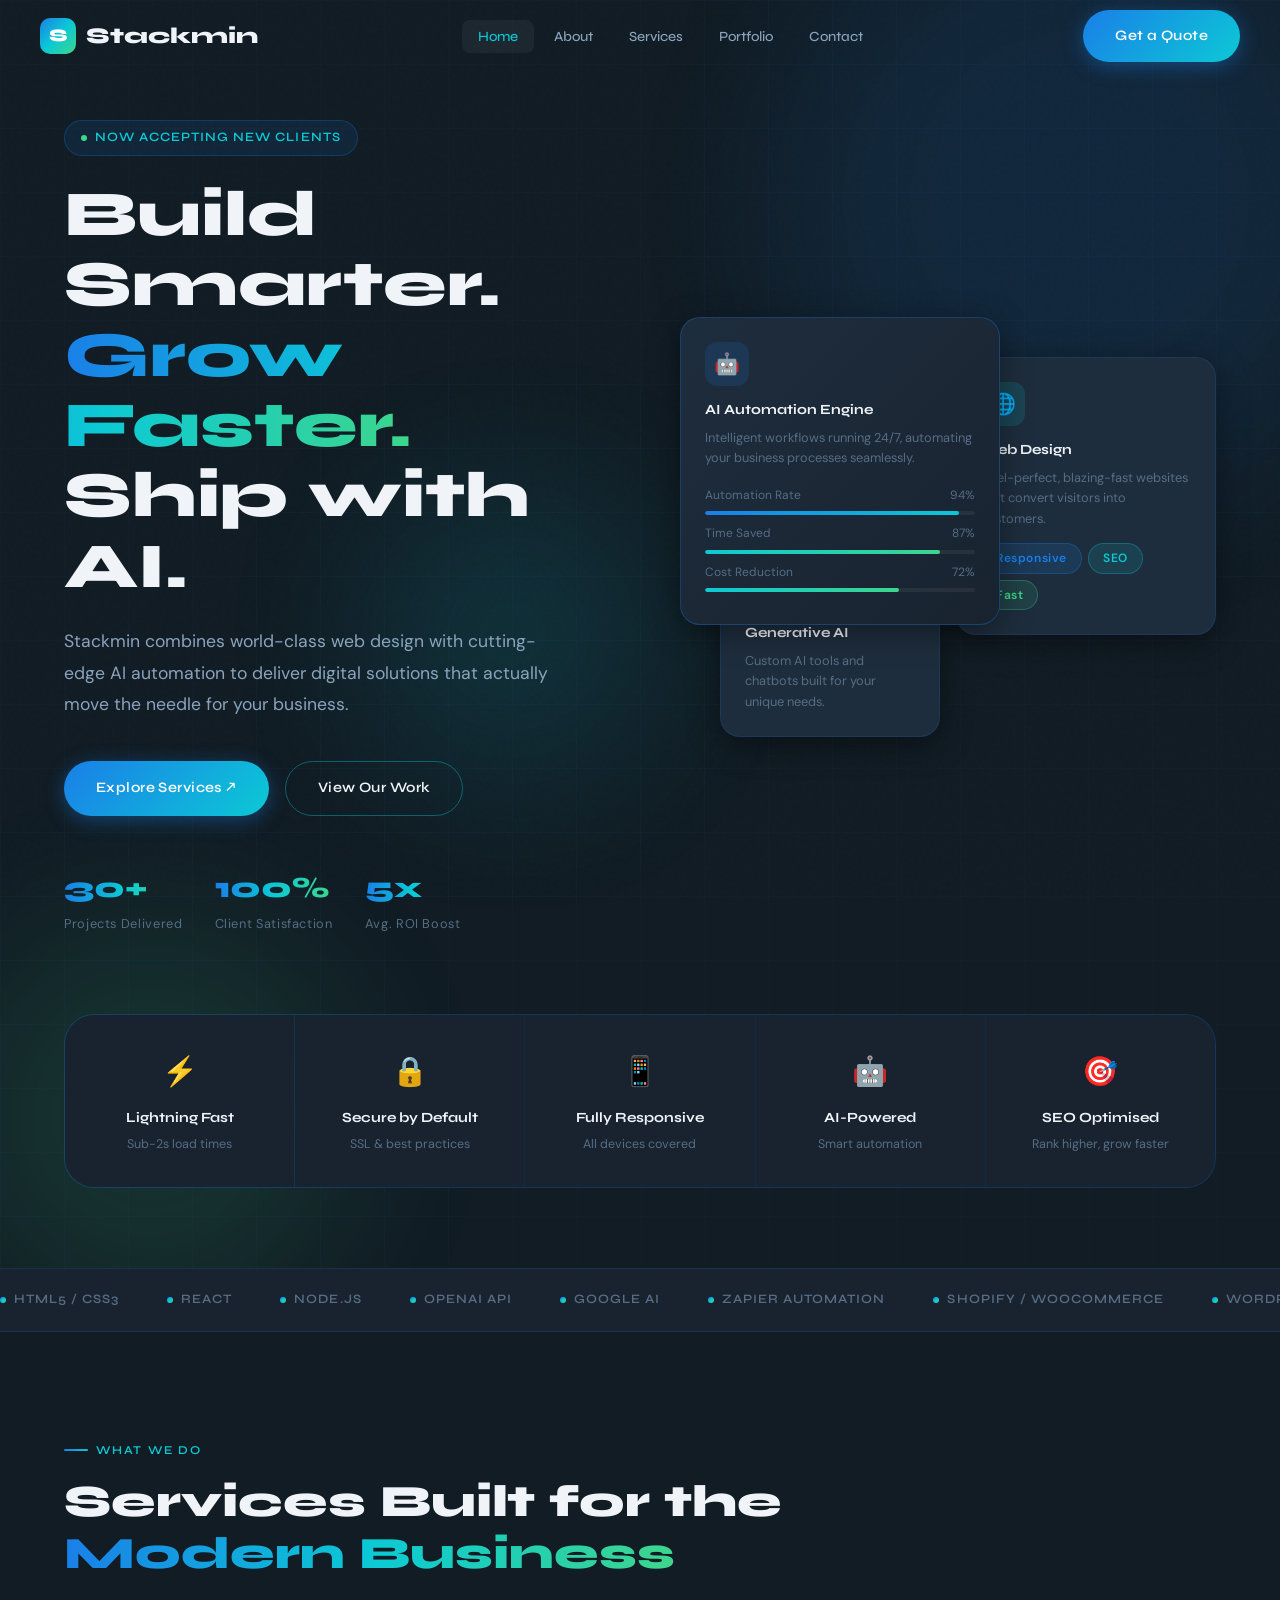
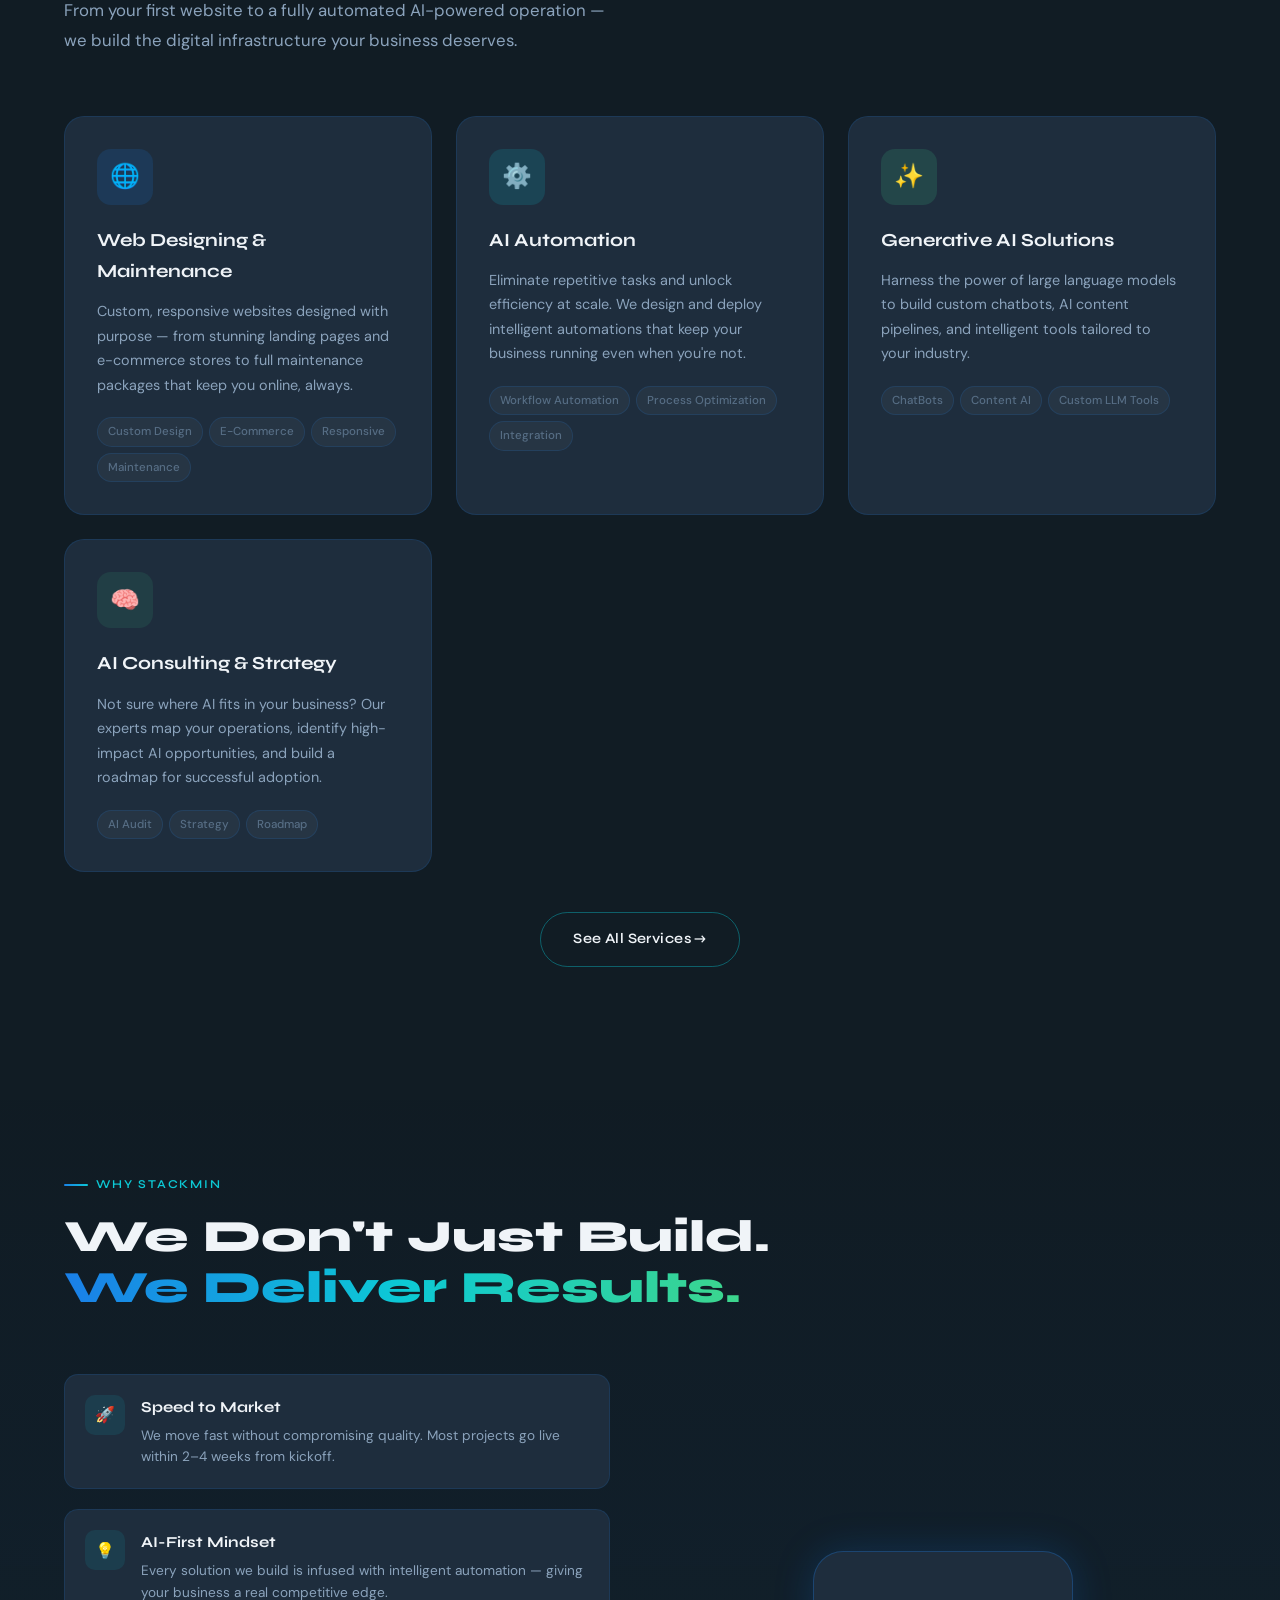
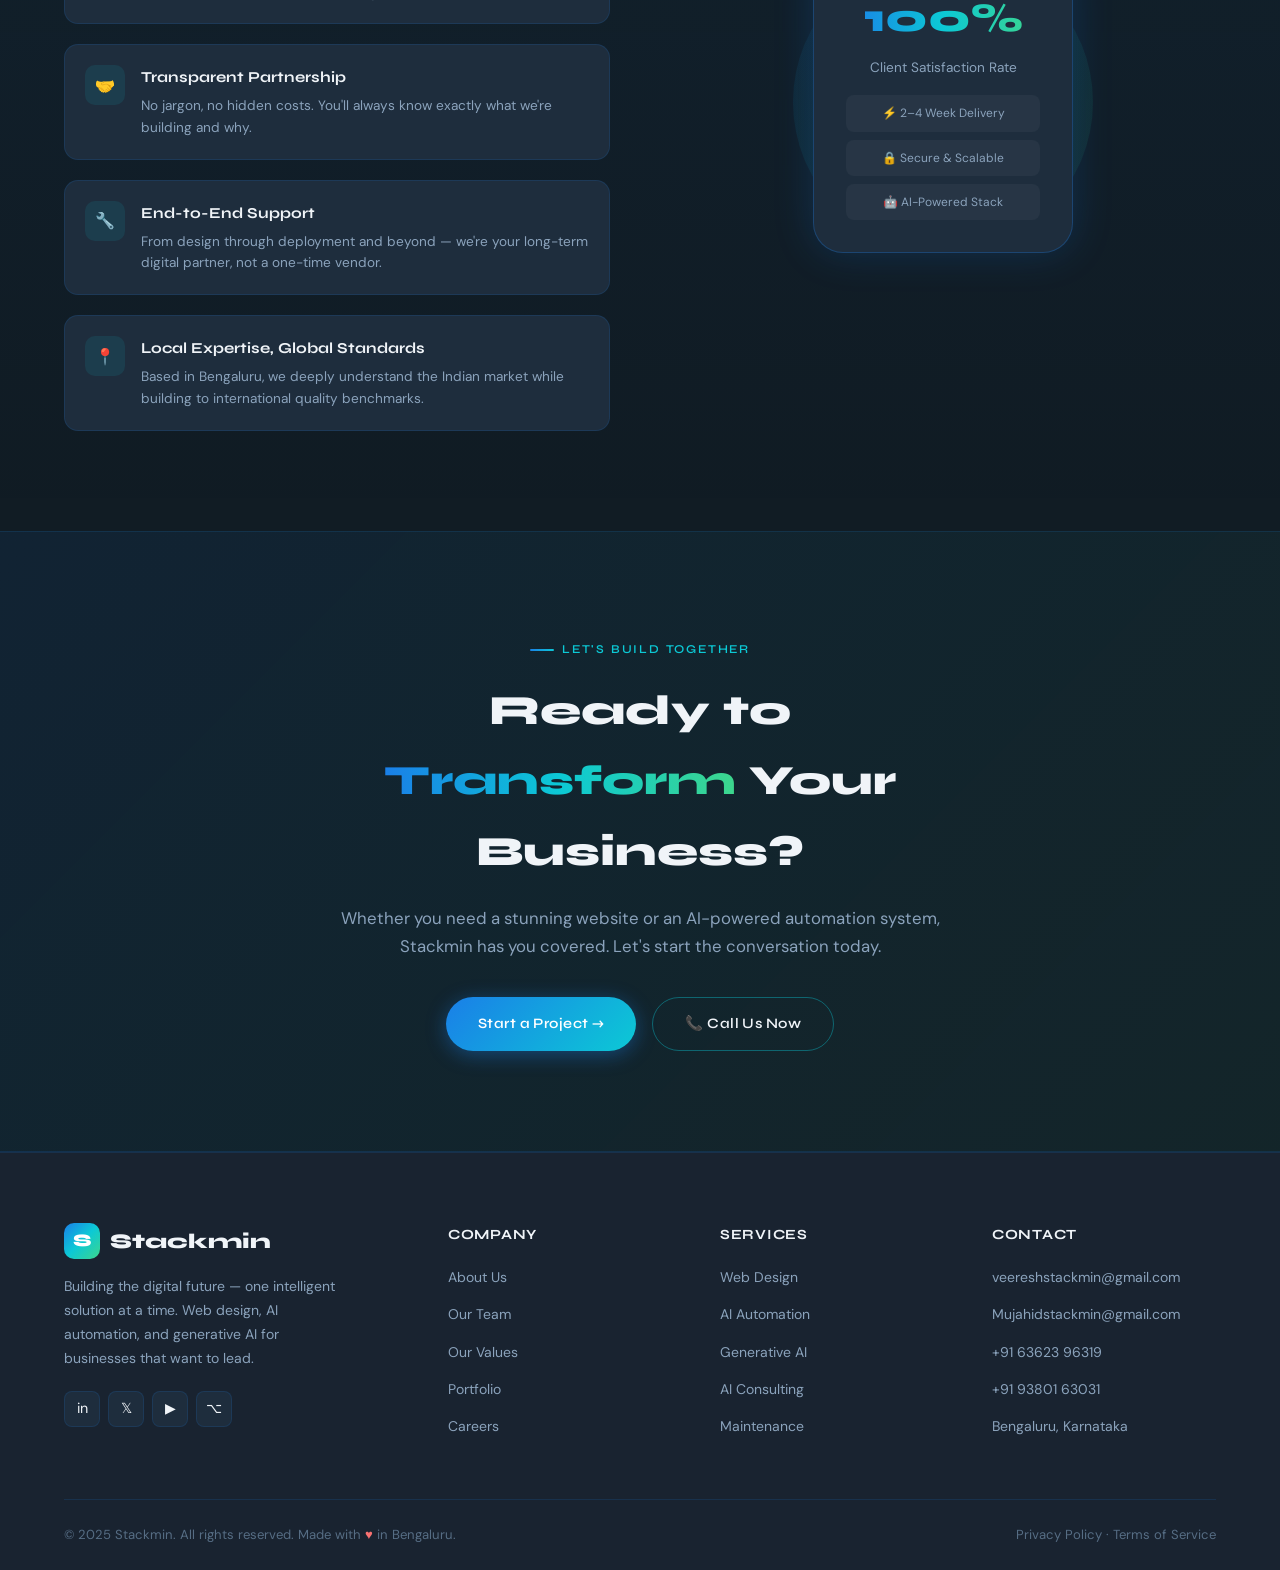
==== index.html @ 7de94d8a "Add files via upload" ====
<!DOCTYPE html>
<html lang="en">
<head>
  <meta charset="UTF-8" />
  <meta name="viewport" content="width=device-width, initial-scale=1.0" />
  <title>Stackmin — Web Design & AI Solutions | Bengaluru</title>
  <meta name="description" content="Stackmin delivers cutting-edge web design, AI automation, and generative AI solutions for businesses in Bengaluru and beyond. Build smarter with us." />
  <meta name="keywords" content="web design Bengaluru, AI automation, generative AI, website development, Stackmin" />
  <meta property="og:title" content="Stackmin — Web Design & AI Solutions" />
  <meta property="og:description" content="Build smarter with Stackmin — custom web design, AI automation, and intelligent digital solutions." />
  <meta property="og:type" content="website" />
  <link rel="canonical" href="https://stackmin.com/" />
  <link rel="stylesheet" href="style.css" />
  <style>
    /* Home-specific extras */
    .tech-strip {
      background: var(--bg-secondary);
      border-top: 1px solid var(--border);
      border-bottom: 1px solid var(--border);
      padding: 20px 0;
      overflow: hidden;
    }
    .tech-strip-inner {
      display: flex;
      gap: 48px;
      align-items: center;
      animation: marquee 30s linear infinite;
      white-space: nowrap;
    }
    .tech-item {
      display: flex;
      align-items: center;
      gap: 8px;
      font-family: var(--ff-display);
      font-size: 0.8rem;
      font-weight: 600;
      color: var(--text-muted);
      letter-spacing: 0.08em;
      text-transform: uppercase;
    }
    .tech-item .dot { width: 6px; height: 6px; border-radius: 50%; background: var(--grad-main); flex-shrink: 0; }
    @keyframes marquee {
      from { transform: translateX(0); }
      to   { transform: translateX(-50%); }
    }

    .features-band {
      display: grid;
      grid-template-columns: repeat(auto-fit, minmax(200px, 1fr));
      gap: 1px;
      background: var(--border);
      border: 1px solid var(--border);
      border-radius: var(--radius-xl);
      overflow: hidden;
      margin-top: 80px;
    }
    .feat-item {
      background: var(--bg-secondary);
      padding: 32px 24px;
      text-align: center;
      transition: var(--transition);
    }
    .feat-item:hover { background: var(--bg-elevated); }
    .feat-icon { font-size: 1.8rem; margin-bottom: 10px; }
    .feat-item h4 {
      font-family: var(--ff-display);
      font-size: 0.875rem;
      font-weight: 700;
      color: var(--text-primary);
      margin-bottom: 4px;
    }
    .feat-item p { font-size: 0.78rem; color: var(--text-muted); }
  </style>
</head>
<body>

<!-- ── NAVBAR ── -->
<nav class="navbar" id="navbar">
  <div class="nav-inner">
    <a href="index.html" class="nav-logo">
      <div class="logo-icon">S</div>
      Stackmin
    </a>
    <ul class="nav-links">
      <li><a href="index.html" class="active">Home</a></li>
      <li><a href="about.html">About</a></li>
      <li><a href="services.html">Services</a></li>
      <li><a href="portfolio.html">Portfolio</a></li>
      <li><a href="contact.html">Contact</a></li>
    </ul>
    <div class="nav-cta">
      <a href="contact.html" class="btn btn-primary">Get a Quote</a>
      <button class="hamburger" id="hamburger" aria-label="Menu">
        <span></span><span></span><span></span>
      </button>
    </div>
  </div>
</nav>

<!-- Mobile Menu -->
<div class="mobile-menu" id="mobileMenu">
  <a href="index.html">Home</a>
  <a href="about.html">About</a>
  <a href="services.html">Services</a>
  <a href="portfolio.html">Portfolio</a>
  <a href="contact.html">Contact</a>
  <a href="contact.html" class="btn btn-primary" style="margin-top:16px;justify-content:center;">Get a Quote</a>
</div>

<!-- ── HERO ── -->
<section class="hero">
  <div class="hero-bg">
    <div class="orb orb-1"></div>
    <div class="orb orb-2"></div>
    <div class="orb orb-3"></div>
    <div class="hero-grid"></div>
  </div>
  <div class="container">
    <div class="hero-content">
      <div class="hero-text">
        <div class="hero-eyebrow fade-in">
          <span class="dot"></span>
          Now accepting new clients
        </div>
        <h1 class="hero-title fade-in-delay-1">
          Build Smarter.<br>
          <span class="grad-text">Grow Faster.</span><br>
          Ship with AI.
        </h1>
        <p class="hero-desc fade-in-delay-2">
          Stackmin combines world-class web design with cutting-edge AI automation to deliver digital solutions that actually move the needle for your business.
        </p>
        <div class="hero-actions fade-in-delay-3">
          <a href="services.html" class="btn btn-primary">Explore Services ↗</a>
          <a href="portfolio.html" class="btn btn-outline">View Our Work</a>
        </div>
        <div class="hero-stats fade-in-delay-3">
          <div class="stat">
            <span class="stat-num counter" data-target="30" data-suffix="+">0+</span>
            <span class="stat-label">Projects Delivered</span>
          </div>
          <div class="stat">
            <span class="stat-num counter" data-target="100" data-suffix="%">0%</span>
            <span class="stat-label">Client Satisfaction</span>
          </div>
          <div class="stat">
            <span class="stat-num counter" data-target="5" data-suffix="x">0x</span>
            <span class="stat-label">Avg. ROI Boost</span>
          </div>
        </div>
      </div>

      <!-- Hero Visual -->
      <div class="hero-visual">
        <div class="hero-card-stack">
          <div class="h-card h-card-main">
            <div class="card-icon-wrap icon-blue">🤖</div>
            <div class="card-title">AI Automation Engine</div>
            <div class="card-desc">Intelligent workflows running 24/7, automating your business processes seamlessly.</div>
            <div class="card-progress">
              <div class="progress-label"><span>Automation Rate</span><span>94%</span></div>
              <div class="progress-bar"><div class="progress-fill" data-width="94"></div></div>
              <div class="progress-label"><span>Time Saved</span><span>87%</span></div>
              <div class="progress-bar"><div class="progress-fill" data-width="87" style="background: var(--grad-green)"></div></div>
              <div class="progress-label"><span>Cost Reduction</span><span>72%</span></div>
              <div class="progress-bar"><div class="progress-fill" data-width="72" style="background: linear-gradient(90deg,var(--cyan),var(--green))"></div></div>
            </div>
          </div>
          <div class="h-card h-card-2">
            <div class="card-icon-wrap icon-cyan">🌐</div>
            <div class="card-title">Web Design</div>
            <div class="card-desc">Pixel-perfect, blazing-fast websites that convert visitors into customers.</div>
            <div style="margin-top:14px;display:flex;gap:6px;flex-wrap:wrap;">
              <span class="badge badge-blue">Responsive</span>
              <span class="badge badge-cyan">SEO</span>
              <span class="badge badge-green">Fast</span>
            </div>
          </div>
          <div class="h-card h-card-3">
            <div class="card-icon-wrap icon-green">✨</div>
            <div class="card-title">Generative AI</div>
            <div class="card-desc">Custom AI tools and chatbots built for your unique needs.</div>
          </div>
        </div>
      </div>
    </div>

    <!-- Features band -->
    <div class="features-band reveal">
      <div class="feat-item">
        <div class="feat-icon">⚡</div>
        <h4>Lightning Fast</h4>
        <p>Sub-2s load times</p>
      </div>
      <div class="feat-item">
        <div class="feat-icon">🔒</div>
        <h4>Secure by Default</h4>
        <p>SSL & best practices</p>
      </div>
      <div class="feat-item">
        <div class="feat-icon">📱</div>
        <h4>Fully Responsive</h4>
        <p>All devices covered</p>
      </div>
      <div class="feat-item">
        <div class="feat-icon">🤖</div>
        <h4>AI-Powered</h4>
        <p>Smart automation</p>
      </div>
      <div class="feat-item">
        <div class="feat-icon">🎯</div>
        <h4>SEO Optimised</h4>
        <p>Rank higher, grow faster</p>
      </div>
    </div>
  </div>
</section>

<!-- ── TECH STRIP ── -->
<div class="tech-strip">
  <div class="tech-strip-inner">
    <span class="tech-item"><span class="dot"></span>HTML5 / CSS3</span>
    <span class="tech-item"><span class="dot"></span>React</span>
    <span class="tech-item"><span class="dot"></span>Node.js</span>
    <span class="tech-item"><span class="dot"></span>OpenAI API</span>
    <span class="tech-item"><span class="dot"></span>Google AI</span>
    <span class="tech-item"><span class="dot"></span>Zapier Automation</span>
    <span class="tech-item"><span class="dot"></span>Shopify / WooCommerce</span>
    <span class="tech-item"><span class="dot"></span>WordPress</span>
    <span class="tech-item"><span class="dot"></span>Make / n8n</span>
    <span class="tech-item"><span class="dot"></span>Figma</span>
    <!-- Duplicate for seamless loop -->
    <span class="tech-item"><span class="dot"></span>HTML5 / CSS3</span>
    <span class="tech-item"><span class="dot"></span>React</span>
    <span class="tech-item"><span class="dot"></span>Node.js</span>
    <span class="tech-item"><span class="dot"></span>OpenAI API</span>
    <span class="tech-item"><span class="dot"></span>Google AI</span>
    <span class="tech-item"><span class="dot"></span>Zapier Automation</span>
    <span class="tech-item"><span class="dot"></span>Shopify / WooCommerce</span>
    <span class="tech-item"><span class="dot"></span>WordPress</span>
    <span class="tech-item"><span class="dot"></span>Make / n8n</span>
    <span class="tech-item"><span class="dot"></span>Figma</span>
  </div>
</div>

<!-- ── SERVICES OVERVIEW ── -->
<section class="section" id="services">
  <div class="container">
    <div class="reveal">
      <span class="section-label">What We Do</span>
      <h2 class="section-title">Services Built for the<br><span class="grad-text">Modern Business</span></h2>
      <p class="section-desc">From your first website to a fully automated AI-powered operation — we build the digital infrastructure your business deserves.</p>
    </div>
    <div class="services-grid">
      <div class="service-card reveal">
        <div class="service-icon icon-blue">🌐</div>
        <h3>Web Designing & Maintenance</h3>
        <p>Custom, responsive websites designed with purpose — from stunning landing pages and e-commerce stores to full maintenance packages that keep you online, always.</p>
        <div class="service-tags">
          <span class="tag">Custom Design</span>
          <span class="tag">E-Commerce</span>
          <span class="tag">Responsive</span>
          <span class="tag">Maintenance</span>
        </div>
      </div>
      <div class="service-card reveal">
        <div class="service-icon icon-cyan">⚙️</div>
        <h3>AI Automation</h3>
        <p>Eliminate repetitive tasks and unlock efficiency at scale. We design and deploy intelligent automations that keep your business running even when you're not.</p>
        <div class="service-tags">
          <span class="tag">Workflow Automation</span>
          <span class="tag">Process Optimization</span>
          <span class="tag">Integration</span>
        </div>
      </div>
      <div class="service-card reveal">
        <div class="service-icon icon-green">✨</div>
        <h3>Generative AI Solutions</h3>
        <p>Harness the power of large language models to build custom chatbots, AI content pipelines, and intelligent tools tailored to your industry.</p>
        <div class="service-tags">
          <span class="tag">ChatBots</span>
          <span class="tag">Content AI</span>
          <span class="tag">Custom LLM Tools</span>
        </div>
      </div>
      <div class="service-card reveal">
        <div class="service-icon" style="background:rgba(61,214,140,0.1)">🧠</div>
        <h3>AI Consulting & Strategy</h3>
        <p>Not sure where AI fits in your business? Our experts map your operations, identify high-impact AI opportunities, and build a roadmap for successful adoption.</p>
        <div class="service-tags">
          <span class="tag">AI Audit</span>
          <span class="tag">Strategy</span>
          <span class="tag">Roadmap</span>
        </div>
      </div>
    </div>
    <div style="text-align:center;margin-top:40px;" class="reveal">
      <a href="services.html" class="btn btn-outline">See All Services →</a>
    </div>
  </div>
</section>

<!-- ── WHY CHOOSE US ── -->
<section class="section" style="background:linear-gradient(180deg, transparent, rgba(26,127,232,0.03) 50%, transparent)">
  <div class="container">
    <div class="reveal">
      <span class="section-label">Why Stackmin</span>
      <h2 class="section-title">We Don't Just Build.<br><span class="grad-text">We Deliver Results.</span></h2>
    </div>
    <div class="why-grid">
      <div class="why-list">
        <div class="why-item reveal">
          <div class="wi-icon">🚀</div>
          <div>
            <h4>Speed to Market</h4>
            <p>We move fast without compromising quality. Most projects go live within 2–4 weeks from kickoff.</p>
          </div>
        </div>
        <div class="why-item reveal">
          <div class="wi-icon">💡</div>
          <div>
            <h4>AI-First Mindset</h4>
            <p>Every solution we build is infused with intelligent automation — giving your business a real competitive edge.</p>
          </div>
        </div>
        <div class="why-item reveal">
          <div class="wi-icon">🤝</div>
          <div>
            <h4>Transparent Partnership</h4>
            <p>No jargon, no hidden costs. You'll always know exactly what we're building and why.</p>
          </div>
        </div>
        <div class="why-item reveal">
          <div class="wi-icon">🔧</div>
          <div>
            <h4>End-to-End Support</h4>
            <p>From design through deployment and beyond — we're your long-term digital partner, not a one-time vendor.</p>
          </div>
        </div>
        <div class="why-item reveal">
          <div class="wi-icon">📍</div>
          <div>
            <h4>Local Expertise, Global Standards</h4>
            <p>Based in Bengaluru, we deeply understand the Indian market while building to international quality benchmarks.</p>
          </div>
        </div>
      </div>
      <div class="why-visual">
        <div class="why-orb"></div>
        <div class="why-orb why-orb-2"></div>
        <div class="why-center">
          <h3 class="counter" data-target="100" data-suffix="%">0%</h3>
          <p>Client Satisfaction Rate</p>
          <div style="margin-top:16px;display:flex;flex-direction:column;gap:8px;">
            <div style="background:rgba(255,255,255,0.04);border-radius:8px;padding:8px 12px;font-size:0.75rem;color:var(--text-secondary);">⚡ 2–4 Week Delivery</div>
            <div style="background:rgba(255,255,255,0.04);border-radius:8px;padding:8px 12px;font-size:0.75rem;color:var(--text-secondary);">🔒 Secure & Scalable</div>
            <div style="background:rgba(255,255,255,0.04);border-radius:8px;padding:8px 12px;font-size:0.75rem;color:var(--text-secondary);">🤖 AI-Powered Stack</div>
          </div>
        </div>
      </div>
    </div>
  </div>
</section>

<!-- ── CTA ── -->
<section class="section cta-section">
  <div class="container">
    <div class="cta-inner reveal">
      <span class="section-label" style="justify-content:center;">Let's Build Together</span>
      <h2 class="cta-title">Ready to <span class="grad-text">Transform</span> Your Business?</h2>
      <p class="cta-desc">Whether you need a stunning website or an AI-powered automation system, Stackmin has you covered. Let's start the conversation today.</p>
      <div class="cta-actions">
        <a href="contact.html" class="btn btn-primary">Start a Project →</a>
        <a href="tel:6362396319" class="btn btn-outline">📞 Call Us Now</a>
      </div>
    </div>
  </div>
</section>

<!-- ── FOOTER ── -->
<footer>
  <div class="container">
    <div class="footer-grid">
      <div class="footer-brand">
        <div class="logo-row">
          <div class="logo-icon">S</div>
          <span class="brand-name">Stackmin</span>
        </div>
        <p class="footer-tagline">Building the digital future — one intelligent solution at a time. Web design, AI automation, and generative AI for businesses that want to lead.</p>
        <div class="social-links">
          <a href="#" class="social-link" aria-label="LinkedIn">in</a>
          <a href="#" class="social-link" aria-label="Twitter">𝕏</a>
          <a href="#" class="social-link" aria-label="Instagram">▶</a>
          <a href="#" class="social-link" aria-label="GitHub">⌥</a>
        </div>
      </div>
      <div class="footer-col">
        <h4>Company</h4>
        <ul>
          <li><a href="about.html">About Us</a></li>
          <li><a href="about.html#team">Our Team</a></li>
          <li><a href="about.html#values">Our Values</a></li>
          <li><a href="portfolio.html">Portfolio</a></li>
          <li><a href="contact.html">Careers</a></li>
        </ul>
      </div>
      <div class="footer-col">
        <h4>Services</h4>
        <ul>
          <li><a href="services.html#web">Web Design</a></li>
          <li><a href="services.html#automation">AI Automation</a></li>
          <li><a href="services.html#genai">Generative AI</a></li>
          <li><a href="services.html#consulting">AI Consulting</a></li>
          <li><a href="services.html#maintenance">Maintenance</a></li>
        </ul>
      </div>
      <div class="footer-col">
        <h4>Contact</h4>
        <ul>
          <li><a href="mailto:veereshstackmin@gmail.com">veereshstackmin@gmail.com</a></li>
          <li><a href="mailto:Mujahidstackmin@gmail.com">Mujahidstackmin@gmail.com</a></li>
          <li><a href="tel:6362396319">+91 63623 96319</a></li>
          <li><a href="tel:9380163031">+91 93801 63031</a></li>
          <li><a href="#">Bengaluru, Karnataka</a></li>
        </ul>
      </div>
    </div>
    <div class="footer-bottom">
      <p>© 2025 Stackmin. All rights reserved. Made with <span>♥</span> in Bengaluru.</p>
      <p><a href="#" style="color:var(--text-muted);transition:var(--transition);" onmouseover="this.style.color='var(--cyan)'" onmouseout="this.style.color='var(--text-muted)'">Privacy Policy</a> · <a href="#" style="color:var(--text-muted);transition:var(--transition);" onmouseover="this.style.color='var(--cyan)'" onmouseout="this.style.color='var(--text-muted)'">Terms of Service</a></p>
    </div>
  </div>
</footer>

<script src="main.js"></script>
</body>
</html>
---- style.css ----
/* =============================================
   STACKMIN — Brand Stylesheet
   Colors extracted from logo:
   Dark BG: #1a2530  |  Blue: #1a7fe8
   Cyan: #0cc9d5     |  Green: #3dd68c
   ============================================= */

@import url('https://fonts.googleapis.com/css2?family=Syne:wght@400;500;600;700;800&family=DM+Sans:ital,opsz,wght@0,9..40,300;0,9..40,400;0,9..40,500;0,9..40,600;1,9..40,300&display=swap');

/* ── CSS Variables ── */
:root {
  --bg-primary:   #111c24;
  --bg-secondary: #192330;
  --bg-card:      #1e2d3d;
  --bg-elevated:  #243447;

  --blue:         #1a7fe8;
  --cyan:         #0cc9d5;
  --green:        #3dd68c;
  --blue-dark:    #0f5ab8;

  --grad-main:    linear-gradient(135deg, #1a7fe8 0%, #0cc9d5 50%, #3dd68c 100%);
  --grad-blue:    linear-gradient(135deg, #1a7fe8, #0cc9d5);
  --grad-green:   linear-gradient(135deg, #0cc9d5, #3dd68c);
  --grad-text:    linear-gradient(90deg, #1a7fe8, #0cc9d5, #3dd68c);

  --text-primary:   #f0f4f8;
  --text-secondary: #8ba3bc;
  --text-muted:     #566d84;
  --border:         rgba(26,127,232,0.15);
  --border-hover:   rgba(12,201,213,0.4);

  --ff-display: 'Syne', sans-serif;
  --ff-body:    'DM Sans', sans-serif;

  --radius-sm: 8px;
  --radius-md: 14px;
  --radius-lg: 20px;
  --radius-xl: 30px;

  --shadow-card: 0 8px 32px rgba(0,0,0,0.4);
  --shadow-glow: 0 0 40px rgba(26,127,232,0.2);
  --transition: 0.3s cubic-bezier(0.4,0,0.2,1);
}

/* ── Reset & Base ── */
*, *::before, *::after { box-sizing: border-box; margin: 0; padding: 0; }

html { scroll-behavior: smooth; font-size: 16px; }

body {
  font-family: var(--ff-body);
  background-color: var(--bg-primary);
  color: var(--text-primary);
  line-height: 1.7;
  overflow-x: hidden;
}

img { max-width: 100%; display: block; }
a  { text-decoration: none; color: inherit; }
ul { list-style: none; }
button { cursor: pointer; font-family: var(--ff-body); border: none; }

/* ── Utility Classes ── */
.container { max-width: 1200px; margin: 0 auto; padding: 0 24px; }
.container-sm { max-width: 800px; margin: 0 auto; padding: 0 24px; }

.grad-text {
  background: var(--grad-text);
  -webkit-background-clip: text;
  -webkit-text-fill-color: transparent;
  background-clip: text;
}

.section-label {
  display: inline-flex;
  align-items: center;
  gap: 8px;
  font-family: var(--ff-display);
  font-size: 0.75rem;
  font-weight: 600;
  letter-spacing: 0.15em;
  text-transform: uppercase;
  color: var(--cyan);
  margin-bottom: 16px;
}
.section-label::before {
  content: '';
  width: 24px; height: 2px;
  background: var(--grad-blue);
  border-radius: 2px;
}

.section-title {
  font-family: var(--ff-display);
  font-size: clamp(2rem, 4vw, 2.8rem);
  font-weight: 800;
  line-height: 1.15;
  color: var(--text-primary);
  margin-bottom: 16px;
}

.section-desc {
  font-size: 1.05rem;
  color: var(--text-secondary);
  max-width: 560px;
  line-height: 1.8;
}

.btn {
  display: inline-flex;
  align-items: center;
  gap: 8px;
  padding: 14px 32px;
  font-family: var(--ff-display);
  font-size: 0.9rem;
  font-weight: 600;
  letter-spacing: 0.03em;
  border-radius: 50px;
  transition: var(--transition);
  white-space: nowrap;
}

.btn-primary {
  background: var(--grad-blue);
  color: #fff;
  box-shadow: 0 4px 20px rgba(26,127,232,0.4);
}
.btn-primary:hover {
  transform: translateY(-2px);
  box-shadow: 0 8px 30px rgba(26,127,232,0.6);
}

.btn-outline {
  background: transparent;
  color: var(--text-primary);
  border: 1.5px solid var(--border-hover);
}
.btn-outline:hover {
  border-color: var(--cyan);
  color: var(--cyan);
  background: rgba(12,201,213,0.05);
  transform: translateY(-2px);
}

.btn-ghost {
  background: rgba(255,255,255,0.05);
  color: var(--text-primary);
  border: 1px solid var(--border);
}
.btn-ghost:hover {
  background: rgba(255,255,255,0.08);
  border-color: var(--border-hover);
}

.badge {
  display: inline-flex;
  align-items: center;
  padding: 4px 14px;
  border-radius: 50px;
  font-size: 0.75rem;
  font-weight: 600;
  letter-spacing: 0.05em;
}
.badge-blue { background: rgba(26,127,232,0.15); color: var(--blue); border: 1px solid rgba(26,127,232,0.3); }
.badge-cyan { background: rgba(12,201,213,0.12); color: var(--cyan); border: 1px solid rgba(12,201,213,0.3); }
.badge-green { background: rgba(61,214,140,0.12); color: var(--green); border: 1px solid rgba(61,214,140,0.3); }

/* ── Noise texture overlay ── */
body::before {
  content: '';
  position: fixed; inset: 0;
  background-image: url("data:image/svg+xml,%3Csvg viewBox='0 0 256 256' xmlns='http://www.w3.org/2000/svg'%3E%3Cfilter id='n'%3E%3CfeTurbulence type='fractalNoise' baseFrequency='0.9' numOctaves='4' stitchTiles='stitch'/%3E%3C/filter%3E%3Crect width='100%25' height='100%25' filter='url(%23n)' opacity='0.03'/%3E%3C/svg%3E");
  pointer-events: none;
  z-index: 0;
  opacity: 0.4;
}

/* ── NAVBAR ── */
.navbar {
  position: fixed; top: 0; left: 0; right: 0;
  z-index: 1000;
  padding: 0 24px;
  transition: var(--transition);
}
.navbar.scrolled {
  background: rgba(17,28,36,0.92);
  backdrop-filter: blur(20px);
  border-bottom: 1px solid var(--border);
  box-shadow: 0 4px 24px rgba(0,0,0,0.3);
}

.nav-inner {
  max-width: 1200px;
  margin: 0 auto;
  display: flex;
  align-items: center;
  justify-content: space-between;
  height: 72px;
}

.nav-logo {
  display: flex;
  align-items: center;
  gap: 10px;
  font-family: var(--ff-display);
  font-size: 1.4rem;
  font-weight: 800;
  color: var(--text-primary);
}
.nav-logo .logo-icon {
  width: 36px; height: 36px;
  background: var(--grad-main);
  border-radius: 10px;
  display: flex;
  align-items: center;
  justify-content: center;
  font-size: 1.1rem;
  font-weight: 800;
  color: #fff;
}

.nav-links {
  display: flex;
  align-items: center;
  gap: 4px;
}
.nav-links a {
  font-family: var(--ff-display);
  font-size: 0.875rem;
  font-weight: 500;
  color: var(--text-secondary);
  padding: 8px 16px;
  border-radius: 8px;
  transition: var(--transition);
}
.nav-links a:hover, .nav-links a.active {
  color: var(--text-primary);
  background: rgba(255,255,255,0.05);
}
.nav-links a.active { color: var(--cyan); }

.nav-cta { display: flex; align-items: center; gap: 12px; }

.hamburger {
  display: none;
  flex-direction: column;
  gap: 5px;
  background: none;
  padding: 8px;
}
.hamburger span {
  display: block; width: 24px; height: 2px;
  background: var(--text-primary);
  border-radius: 2px;
  transition: var(--transition);
}

/* Mobile menu */
.mobile-menu {
  display: none;
  position: fixed;
  top: 72px; left: 0; right: 0; bottom: 0;
  background: rgba(17,28,36,0.97);
  backdrop-filter: blur(20px);
  z-index: 999;
  padding: 32px 24px;
  flex-direction: column;
  gap: 8px;
}
.mobile-menu.open { display: flex; }
.mobile-menu a {
  font-family: var(--ff-display);
  font-size: 1.1rem;
  font-weight: 600;
  color: var(--text-secondary);
  padding: 14px 16px;
  border-radius: 10px;
  border: 1px solid transparent;
  transition: var(--transition);
}
.mobile-menu a:hover { color: var(--cyan); border-color: var(--border); }

/* ── HERO ── */
.hero {
  min-height: 100vh;
  display: flex;
  align-items: center;
  position: relative;
  overflow: hidden;
  padding: 120px 0 80px;
}

.hero-bg {
  position: absolute; inset: 0; z-index: 0;
}
.hero-bg .orb {
  position: absolute;
  border-radius: 50%;
  filter: blur(80px);
  opacity: 0.12;
}
.hero-bg .orb-1 {
  width: 600px; height: 600px;
  background: var(--blue);
  top: -100px; right: -100px;
}
.hero-bg .orb-2 {
  width: 400px; height: 400px;
  background: var(--green);
  bottom: -50px; left: -50px;
}
.hero-bg .orb-3 {
  width: 300px; height: 300px;
  background: var(--cyan);
  top: 50%; left: 40%;
  transform: translate(-50%, -50%);
}

.hero-grid {
  position: absolute; inset: 0;
  background-image:
    linear-gradient(rgba(26,127,232,0.04) 1px, transparent 1px),
    linear-gradient(90deg, rgba(26,127,232,0.04) 1px, transparent 1px);
  background-size: 64px 64px;
}

.hero-content {
  position: relative; z-index: 1;
  display: grid;
  grid-template-columns: 1fr 1fr;
  gap: 80px;
  align-items: center;
}

.hero-eyebrow {
  display: inline-flex;
  align-items: center;
  gap: 8px;
  background: rgba(26,127,232,0.1);
  border: 1px solid rgba(26,127,232,0.25);
  border-radius: 50px;
  padding: 6px 16px;
  font-size: 0.8rem;
  font-weight: 600;
  font-family: var(--ff-display);
  letter-spacing: 0.08em;
  color: var(--cyan);
  margin-bottom: 24px;
  text-transform: uppercase;
}
.hero-eyebrow .dot {
  width: 6px; height: 6px;
  background: var(--green);
  border-radius: 50%;
  animation: pulse 2s infinite;
}

.hero-title {
  font-family: var(--ff-display);
  font-size: clamp(2.4rem, 5vw, 4rem);
  font-weight: 800;
  line-height: 1.1;
  color: var(--text-primary);
  margin-bottom: 24px;
}

.hero-desc {
  font-size: 1.1rem;
  color: var(--text-secondary);
  line-height: 1.8;
  margin-bottom: 40px;
  max-width: 500px;
}

.hero-actions {
  display: flex;
  gap: 16px;
  flex-wrap: wrap;
  margin-bottom: 48px;
}

.hero-stats {
  display: flex;
  gap: 32px;
}
.stat {
  display: flex;
  flex-direction: column;
}
.stat-num {
  font-family: var(--ff-display);
  font-size: 1.8rem;
  font-weight: 800;
  background: var(--grad-text);
  -webkit-background-clip: text;
  -webkit-text-fill-color: transparent;
  background-clip: text;
}
.stat-label {
  font-size: 0.8rem;
  color: var(--text-muted);
  letter-spacing: 0.05em;
}

/* Hero visual */
.hero-visual {
  position: relative;
}
.hero-card-stack {
  position: relative;
  height: 420px;
}
.h-card {
  position: absolute;
  background: var(--bg-card);
  border: 1px solid var(--border);
  border-radius: var(--radius-lg);
  padding: 24px;
  box-shadow: var(--shadow-card);
  transition: var(--transition);
}
.h-card:hover { transform: translateY(-4px); box-shadow: var(--shadow-glow); }

.h-card-main {
  width: 320px;
  top: 0; left: 0;
  z-index: 3;
  background: linear-gradient(135deg, #1e2d3d, #192330);
  border-color: rgba(26,127,232,0.3);
}
.h-card-2 {
  width: 260px;
  top: 40px; right: 0;
  z-index: 2;
  animation: float1 6s ease-in-out infinite;
}
.h-card-3 {
  width: 220px;
  bottom: 0; left: 40px;
  z-index: 2;
  animation: float2 7s ease-in-out infinite;
}

.card-icon-wrap {
  width: 44px; height: 44px;
  border-radius: 12px;
  display: flex;
  align-items: center;
  justify-content: center;
  font-size: 1.3rem;
  margin-bottom: 12px;
}
.icon-blue { background: rgba(26,127,232,0.15); }
.icon-cyan { background: rgba(12,201,213,0.15); }
.icon-green { background: rgba(61,214,140,0.15); }

.card-title {
  font-family: var(--ff-display);
  font-size: 0.875rem;
  font-weight: 700;
  color: var(--text-primary);
  margin-bottom: 6px;
}
.card-desc {
  font-size: 0.8rem;
  color: var(--text-muted);
  line-height: 1.6;
}

.card-progress {
  margin-top: 16px;
}
.progress-label {
  display: flex;
  justify-content: space-between;
  font-size: 0.75rem;
  color: var(--text-muted);
  margin-bottom: 6px;
}
.progress-bar {
  height: 4px;
  background: rgba(255,255,255,0.06);
  border-radius: 4px;
  overflow: hidden;
  margin-bottom: 8px;
}
.progress-fill {
  height: 100%;
  border-radius: 4px;
  background: var(--grad-blue);
  transition: width 1.5s ease;
}

/* ── SECTIONS ── */
.section { padding: 100px 0; position: relative; }
.section-sm { padding: 60px 0; }

/* ── SERVICES CARDS ── */
.services-grid {
  display: grid;
  grid-template-columns: repeat(auto-fit, minmax(280px, 1fr));
  gap: 24px;
  margin-top: 60px;
}

.service-card {
  background: var(--bg-card);
  border: 1px solid var(--border);
  border-radius: var(--radius-lg);
  padding: 32px;
  transition: var(--transition);
  position: relative;
  overflow: hidden;
}
.service-card::before {
  content: '';
  position: absolute;
  top: 0; left: 0; right: 0;
  height: 2px;
  background: var(--grad-main);
  transform: scaleX(0);
  transform-origin: left;
  transition: transform 0.4s ease;
}
.service-card:hover::before { transform: scaleX(1); }
.service-card:hover {
  border-color: var(--border-hover);
  transform: translateY(-6px);
  box-shadow: var(--shadow-glow);
  background: var(--bg-elevated);
}

.service-icon {
  width: 56px; height: 56px;
  border-radius: 14px;
  display: flex;
  align-items: center;
  justify-content: center;
  font-size: 1.5rem;
  margin-bottom: 20px;
}

.service-card h3 {
  font-family: var(--ff-display);
  font-size: 1.15rem;
  font-weight: 700;
  color: var(--text-primary);
  margin-bottom: 12px;
}
.service-card p {
  font-size: 0.9rem;
  color: var(--text-secondary);
  line-height: 1.7;
  margin-bottom: 20px;
}

.service-tags {
  display: flex;
  flex-wrap: wrap;
  gap: 6px;
}
.tag {
  font-size: 0.72rem;
  font-weight: 500;
  padding: 4px 10px;
  border-radius: 50px;
  background: rgba(255,255,255,0.04);
  color: var(--text-muted);
  border: 1px solid var(--border);
}

/* ── WHY CHOOSE US ── */
.why-grid {
  display: grid;
  grid-template-columns: 1fr 1fr;
  gap: 60px;
  align-items: center;
  margin-top: 60px;
}

.why-list {
  display: flex;
  flex-direction: column;
  gap: 20px;
}

.why-item {
  display: flex;
  gap: 16px;
  padding: 20px;
  background: var(--bg-card);
  border: 1px solid var(--border);
  border-radius: var(--radius-md);
  transition: var(--transition);
}
.why-item:hover {
  border-color: var(--border-hover);
  background: var(--bg-elevated);
}

.why-item .wi-icon {
  flex-shrink: 0;
  width: 40px; height: 40px;
  border-radius: 10px;
  background: rgba(12,201,213,0.1);
  display: flex;
  align-items: center;
  justify-content: center;
  font-size: 1rem;
}

.why-item h4 {
  font-family: var(--ff-display);
  font-size: 0.95rem;
  font-weight: 700;
  color: var(--text-primary);
  margin-bottom: 4px;
}
.why-item p {
  font-size: 0.85rem;
  color: var(--text-secondary);
  line-height: 1.6;
}

.why-visual {
  position: relative;
  height: 400px;
  display: flex;
  align-items: center;
  justify-content: center;
}

.why-orb {
  width: 300px; height: 300px;
  border-radius: 50%;
  background: var(--grad-main);
  opacity: 0.08;
  position: absolute;
  animation: pulse-slow 4s ease-in-out infinite;
}
.why-orb-2 {
  width: 200px; height: 200px;
  opacity: 0.12;
  animation-delay: -2s;
}

.why-center {
  position: relative;
  z-index: 1;
  background: var(--bg-card);
  border: 1px solid rgba(26,127,232,0.3);
  border-radius: var(--radius-xl);
  padding: 32px;
  width: 260px;
  text-align: center;
  box-shadow: var(--shadow-glow);
}
.why-center h3 {
  font-family: var(--ff-display);
  font-size: 2.5rem;
  font-weight: 800;
  background: var(--grad-text);
  -webkit-background-clip: text;
  -webkit-text-fill-color: transparent;
  background-clip: text;
}
.why-center p {
  font-size: 0.85rem;
  color: var(--text-secondary);
  margin-top: 4px;
}

/* ── TEAM ── */
.team-grid {
  display: grid;
  grid-template-columns: repeat(auto-fit, minmax(280px, 1fr));
  gap: 32px;
  margin-top: 60px;
}

.team-card {
  background: var(--bg-card);
  border: 1px solid var(--border);
  border-radius: var(--radius-lg);
  overflow: hidden;
  transition: var(--transition);
}
.team-card:hover {
  border-color: var(--border-hover);
  transform: translateY(-6px);
  box-shadow: var(--shadow-glow);
}

.team-photo {
  height: 220px;
  background: var(--bg-secondary);
  position: relative;
  overflow: hidden;
  display: flex;
  align-items: center;
  justify-content: center;
}
.team-photo-placeholder {
  width: 100px; height: 100px;
  border-radius: 50%;
  background: var(--grad-main);
  display: flex;
  align-items: center;
  justify-content: center;
  font-family: var(--ff-display);
  font-size: 2.5rem;
  font-weight: 800;
  color: #fff;
  opacity: 0.9;
}
.team-photo::after {
  content: '';
  position: absolute;
  bottom: 0; left: 0; right: 0;
  height: 60px;
  background: linear-gradient(transparent, var(--bg-card));
}

.team-info { padding: 24px; }
.team-name {
  font-family: var(--ff-display);
  font-size: 1.2rem;
  font-weight: 800;
  color: var(--text-primary);
}
.team-role {
  font-size: 0.85rem;
  color: var(--cyan);
  font-weight: 500;
  margin: 4px 0 12px;
}
.team-bio {
  font-size: 0.875rem;
  color: var(--text-secondary);
  line-height: 1.7;
  margin-bottom: 16px;
}
.team-contact {
  display: flex;
  flex-direction: column;
  gap: 6px;
}
.team-contact a {
  display: flex;
  align-items: center;
  gap: 8px;
  font-size: 0.8rem;
  color: var(--text-muted);
  transition: var(--transition);
}
.team-contact a:hover { color: var(--cyan); }

/* ── PORTFOLIO ── */
.portfolio-grid {
  display: grid;
  grid-template-columns: repeat(auto-fit, minmax(320px, 1fr));
  gap: 28px;
  margin-top: 60px;
}

.portfolio-card {
  background: var(--bg-card);
  border: 1px solid var(--border);
  border-radius: var(--radius-lg);
  overflow: hidden;
  transition: var(--transition);
}
.portfolio-card:hover {
  border-color: var(--border-hover);
  transform: translateY(-6px);
  box-shadow: var(--shadow-glow);
}

.portfolio-thumb {
  height: 200px;
  position: relative;
  overflow: hidden;
  display: flex;
  align-items: center;
  justify-content: center;
}
.portfolio-thumb .thumb-inner {
  position: absolute; inset: 0;
  display: flex;
  align-items: center;
  justify-content: center;
  font-size: 3rem;
}
.portfolio-thumb .thumb-overlay {
  position: absolute; inset: 0;
  background: var(--grad-main);
  opacity: 0.1;
}

.portfolio-body { padding: 24px; }
.portfolio-body h3 {
  font-family: var(--ff-display);
  font-size: 1.05rem;
  font-weight: 700;
  color: var(--text-primary);
  margin-bottom: 8px;
}
.portfolio-body p {
  font-size: 0.875rem;
  color: var(--text-secondary);
  line-height: 1.7;
  margin-bottom: 16px;
}

/* ── TESTIMONIALS ── */
.testimonials-grid {
  display: grid;
  grid-template-columns: repeat(auto-fit, minmax(300px, 1fr));
  gap: 24px;
  margin-top: 60px;
}

.testimonial-card {
  background: var(--bg-card);
  border: 1px solid var(--border);
  border-radius: var(--radius-lg);
  padding: 28px;
  transition: var(--transition);
  position: relative;
}
.testimonial-card:hover {
  border-color: var(--border-hover);
  box-shadow: var(--shadow-glow);
}

.testimonial-quote {
  font-size: 2.5rem;
  line-height: 1;
  color: var(--cyan);
  opacity: 0.4;
  margin-bottom: 12px;
}
.testimonial-text {
  font-size: 0.9rem;
  color: var(--text-secondary);
  line-height: 1.8;
  margin-bottom: 20px;
  font-style: italic;
}
.testimonial-author {
  display: flex;
  align-items: center;
  gap: 12px;
}
.author-avatar {
  width: 40px; height: 40px;
  border-radius: 50%;
  background: var(--grad-main);
  display: flex;
  align-items: center;
  justify-content: center;
  font-family: var(--ff-display);
  font-weight: 700;
  font-size: 0.85rem;
  color: #fff;
}
.author-name {
  font-family: var(--ff-display);
  font-weight: 700;
  font-size: 0.875rem;
  color: var(--text-primary);
}
.author-company {
  font-size: 0.78rem;
  color: var(--text-muted);
}
.stars { color: #fbbf24; font-size: 0.8rem; margin-bottom: 2px; }

/* ── VALUES ── */
.values-grid {
  display: grid;
  grid-template-columns: repeat(auto-fit, minmax(200px, 1fr));
  gap: 20px;
  margin-top: 60px;
}

.value-card {
  background: var(--bg-card);
  border: 1px solid var(--border);
  border-radius: var(--radius-lg);
  padding: 28px;
  text-align: center;
  transition: var(--transition);
}
.value-card:hover {
  border-color: var(--border-hover);
  transform: translateY(-4px);
}
.value-icon {
  font-size: 2rem;
  margin-bottom: 12px;
}
.value-card h4 {
  font-family: var(--ff-display);
  font-size: 0.95rem;
  font-weight: 700;
  color: var(--text-primary);
  margin-bottom: 8px;
}
.value-card p {
  font-size: 0.82rem;
  color: var(--text-secondary);
  line-height: 1.6;
}

/* ── CTA SECTION ── */
.cta-section {
  background: linear-gradient(135deg, rgba(26,127,232,0.08), rgba(61,214,140,0.05));
  border-top: 1px solid var(--border);
  border-bottom: 1px solid var(--border);
}
.cta-inner {
  text-align: center;
  max-width: 640px;
  margin: 0 auto;
}
.cta-title {
  font-family: var(--ff-display);
  font-size: clamp(1.8rem, 3.5vw, 2.6rem);
  font-weight: 800;
  margin-bottom: 16px;
}
.cta-desc {
  font-size: 1.05rem;
  color: var(--text-secondary);
  margin-bottom: 36px;
}
.cta-actions {
  display: flex;
  gap: 16px;
  justify-content: center;
  flex-wrap: wrap;
}

/* ── CONTACT ── */
.contact-grid {
  display: grid;
  grid-template-columns: 1fr 1.2fr;
  gap: 60px;
  margin-top: 60px;
}

.contact-info-card {
  background: var(--bg-card);
  border: 1px solid var(--border);
  border-radius: var(--radius-lg);
  padding: 32px;
  height: fit-content;
}
.contact-info-card h3 {
  font-family: var(--ff-display);
  font-size: 1.2rem;
  font-weight: 700;
  color: var(--text-primary);
  margin-bottom: 8px;
}
.contact-info-card p {
  font-size: 0.875rem;
  color: var(--text-secondary);
  margin-bottom: 24px;
  line-height: 1.6;
}

.contact-items { display: flex; flex-direction: column; gap: 16px; }
.contact-item {
  display: flex;
  align-items: flex-start;
  gap: 14px;
  padding: 14px;
  border-radius: var(--radius-md);
  border: 1px solid var(--border);
  background: rgba(255,255,255,0.02);
  transition: var(--transition);
}
.contact-item:hover {
  border-color: var(--border-hover);
  background: rgba(255,255,255,0.04);
}
.contact-item .ci-icon {
  width: 36px; height: 36px;
  flex-shrink: 0;
  border-radius: 8px;
  background: rgba(12,201,213,0.1);
  display: flex;
  align-items: center;
  justify-content: center;
  font-size: 0.95rem;
}
.contact-item .ci-label {
  font-size: 0.75rem;
  color: var(--text-muted);
  letter-spacing: 0.05em;
  text-transform: uppercase;
  font-weight: 600;
  margin-bottom: 2px;
}
.contact-item .ci-value {
  font-size: 0.875rem;
  color: var(--text-primary);
  font-weight: 500;
}
.contact-item a.ci-value:hover { color: var(--cyan); }

.divider {
  height: 1px;
  background: var(--border);
  margin: 24px 0;
}

/* Contact Form */
.contact-form-wrap {
  background: var(--bg-card);
  border: 1px solid var(--border);
  border-radius: var(--radius-lg);
  padding: 36px;
}
.form-title {
  font-family: var(--ff-display);
  font-size: 1.3rem;
  font-weight: 700;
  color: var(--text-primary);
  margin-bottom: 6px;
}
.form-subtitle {
  font-size: 0.875rem;
  color: var(--text-secondary);
  margin-bottom: 28px;
}

.form-row { display: grid; grid-template-columns: 1fr 1fr; gap: 16px; }

.form-group { margin-bottom: 20px; }
.form-group label {
  display: block;
  font-size: 0.8rem;
  font-weight: 600;
  color: var(--text-secondary);
  margin-bottom: 8px;
  letter-spacing: 0.04em;
  text-transform: uppercase;
}
.form-group input,
.form-group textarea,
.form-group select {
  width: 100%;
  background: var(--bg-secondary);
  border: 1px solid var(--border);
  border-radius: var(--radius-sm);
  padding: 12px 16px;
  font-family: var(--ff-body);
  font-size: 0.9rem;
  color: var(--text-primary);
  transition: var(--transition);
  outline: none;
  -webkit-appearance: none;
}
.form-group input:focus,
.form-group textarea:focus,
.form-group select:focus {
  border-color: var(--cyan);
  background: var(--bg-card);
  box-shadow: 0 0 0 3px rgba(12,201,213,0.08);
}
.form-group input::placeholder,
.form-group textarea::placeholder {
  color: var(--text-muted);
}
.form-group textarea { min-height: 120px; resize: vertical; }
.form-group select option { background: var(--bg-card); }

.form-error {
  font-size: 0.75rem;
  color: #f87171;
  margin-top: 4px;
  display: none;
}
.form-group.has-error input,
.form-group.has-error textarea {
  border-color: #f87171;
}
.form-group.has-error .form-error { display: block; }

.form-success {
  display: none;
  background: rgba(61,214,140,0.1);
  border: 1px solid rgba(61,214,140,0.3);
  border-radius: var(--radius-md);
  padding: 16px;
  color: var(--green);
  font-size: 0.9rem;
  margin-top: 16px;
  text-align: center;
}
.form-success.show { display: block; }

.btn-submit {
  width: 100%;
  background: var(--grad-blue);
  color: #fff;
  padding: 16px;
  border-radius: 10px;
  font-family: var(--ff-display);
  font-size: 0.95rem;
  font-weight: 700;
  letter-spacing: 0.03em;
  border: none;
  cursor: pointer;
  transition: var(--transition);
  box-shadow: 0 4px 20px rgba(26,127,232,0.35);
}
.btn-submit:hover {
  transform: translateY(-2px);
  box-shadow: 0 8px 30px rgba(26,127,232,0.55);
}

/* ── FOOTER ── */
footer {
  background: var(--bg-secondary);
  border-top: 1px solid var(--border);
  padding: 70px 0 0;
}

.footer-grid {
  display: grid;
  grid-template-columns: 1.5fr 1fr 1fr 1fr;
  gap: 48px;
  margin-bottom: 60px;
}

.footer-brand .logo-row {
  display: flex;
  align-items: center;
  gap: 10px;
  margin-bottom: 16px;
}
.footer-brand .logo-icon {
  width: 36px; height: 36px;
  background: var(--grad-main);
  border-radius: 10px;
  display: flex;
  align-items: center;
  justify-content: center;
  font-family: var(--ff-display);
  font-size: 1.1rem;
  font-weight: 800;
  color: #fff;
}
.footer-brand .brand-name {
  font-family: var(--ff-display);
  font-size: 1.3rem;
  font-weight: 800;
}
.footer-tagline {
  font-size: 0.875rem;
  color: var(--text-secondary);
  line-height: 1.7;
  margin-bottom: 20px;
  max-width: 280px;
}

.social-links {
  display: flex;
  gap: 8px;
}
.social-link {
  width: 36px; height: 36px;
  border-radius: 8px;
  background: var(--bg-card);
  border: 1px solid var(--border);
  display: flex;
  align-items: center;
  justify-content: center;
  font-size: 0.9rem;
  transition: var(--transition);
}
.social-link:hover {
  border-color: var(--cyan);
  color: var(--cyan);
  transform: translateY(-2px);
}

.footer-col h4 {
  font-family: var(--ff-display);
  font-size: 0.875rem;
  font-weight: 700;
  color: var(--text-primary);
  margin-bottom: 16px;
  letter-spacing: 0.05em;
  text-transform: uppercase;
}
.footer-col ul { display: flex; flex-direction: column; gap: 10px; }
.footer-col ul li a {
  font-size: 0.875rem;
  color: var(--text-secondary);
  transition: var(--transition);
}
.footer-col ul li a:hover { color: var(--cyan); }

.footer-bottom {
  border-top: 1px solid var(--border);
  padding: 24px 0;
  display: flex;
  align-items: center;
  justify-content: space-between;
  gap: 16px;
  flex-wrap: wrap;
}
.footer-bottom p {
  font-size: 0.82rem;
  color: var(--text-muted);
}
.footer-bottom span { color: #f87171; }

/* ── PAGE HEADER ── */
.page-hero {
  padding: 160px 0 80px;
  position: relative;
  overflow: hidden;
  text-align: center;
}
.page-hero-bg {
  position: absolute; inset: 0;
  background: radial-gradient(ellipse at 50% 0%, rgba(26,127,232,0.12) 0%, transparent 70%);
}
.page-hero .container { position: relative; z-index: 1; }
.page-hero h1 {
  font-family: var(--ff-display);
  font-size: clamp(2.4rem, 5vw, 3.5rem);
  font-weight: 800;
  color: var(--text-primary);
  margin-bottom: 16px;
}
.page-hero p {
  font-size: 1.1rem;
  color: var(--text-secondary);
  max-width: 560px;
  margin: 0 auto;
  line-height: 1.8;
}

/* ── ABOUT STORY ── */
.story-grid {
  display: grid;
  grid-template-columns: 1fr 1fr;
  gap: 80px;
  align-items: center;
}
.story-text h2 {
  font-family: var(--ff-display);
  font-size: 2rem;
  font-weight: 800;
  margin-bottom: 20px;
}
.story-text p {
  font-size: 0.95rem;
  color: var(--text-secondary);
  line-height: 1.8;
  margin-bottom: 16px;
}
.story-visual {
  position: relative;
  height: 360px;
  display: flex;
  align-items: center;
  justify-content: center;
}

.mission-grid {
  display: grid;
  grid-template-columns: 1fr 1fr;
  gap: 24px;
  margin-top: 60px;
}
.mission-card {
  background: var(--bg-card);
  border: 1px solid var(--border);
  border-radius: var(--radius-lg);
  padding: 32px;
  transition: var(--transition);
}
.mission-card:hover {
  border-color: var(--border-hover);
  transform: translateY(-4px);
}
.mission-icon {
  font-size: 2rem;
  margin-bottom: 14px;
}
.mission-card h3 {
  font-family: var(--ff-display);
  font-size: 1.15rem;
  font-weight: 700;
  color: var(--text-primary);
  margin-bottom: 10px;
}
.mission-card p {
  font-size: 0.875rem;
  color: var(--text-secondary);
  line-height: 1.75;
}

/* ── SERVICES DETAIL ── */
.service-detail-card {
  background: var(--bg-card);
  border: 1px solid var(--border);
  border-radius: var(--radius-xl);
  padding: 40px;
  margin-bottom: 32px;
  transition: var(--transition);
}
.service-detail-card:hover {
  border-color: var(--border-hover);
  box-shadow: var(--shadow-glow);
}

.sdc-header {
  display: flex;
  align-items: flex-start;
  gap: 20px;
  margin-bottom: 24px;
}
.sdc-icon {
  width: 64px; height: 64px;
  border-radius: 16px;
  display: flex;
  align-items: center;
  justify-content: center;
  font-size: 1.8rem;
  flex-shrink: 0;
}
.sdc-header h2 {
  font-family: var(--ff-display);
  font-size: 1.5rem;
  font-weight: 800;
  color: var(--text-primary);
  margin-bottom: 6px;
}
.sdc-header p {
  font-size: 0.9rem;
  color: var(--text-secondary);
  line-height: 1.6;
}

.sdc-features {
  display: grid;
  grid-template-columns: repeat(auto-fit, minmax(220px, 1fr));
  gap: 16px;
}
.sdc-feature {
  padding: 16px;
  background: var(--bg-secondary);
  border-radius: var(--radius-md);
  border: 1px solid var(--border);
  display: flex;
  align-items: flex-start;
  gap: 12px;
  transition: var(--transition);
}
.sdc-feature:hover { border-color: var(--border-hover); }
.sdc-check {
  width: 20px; height: 20px;
  border-radius: 50%;
  background: rgba(61,214,140,0.15);
  flex-shrink: 0;
  display: flex;
  align-items: center;
  justify-content: center;
  font-size: 0.65rem;
  color: var(--green);
  margin-top: 1px;
}
.sdc-feature h4 {
  font-family: var(--ff-display);
  font-size: 0.85rem;
  font-weight: 700;
  color: var(--text-primary);
  margin-bottom: 3px;
}
.sdc-feature p {
  font-size: 0.78rem;
  color: var(--text-muted);
  line-height: 1.5;
}

/* ── PROCESS ── */
.process-steps {
  display: grid;
  grid-template-columns: repeat(auto-fit, minmax(180px, 1fr));
  gap: 20px;
  margin-top: 60px;
  position: relative;
}
.process-step {
  text-align: center;
  padding: 28px 20px;
  background: var(--bg-card);
  border: 1px solid var(--border);
  border-radius: var(--radius-lg);
  transition: var(--transition);
}
.process-step:hover {
  border-color: var(--border-hover);
  transform: translateY(-4px);
}
.step-num {
  width: 44px; height: 44px;
  border-radius: 50%;
  background: var(--grad-blue);
  color: #fff;
  font-family: var(--ff-display);
  font-weight: 800;
  font-size: 1rem;
  display: flex;
  align-items: center;
  justify-content: center;
  margin: 0 auto 14px;
}
.process-step h4 {
  font-family: var(--ff-display);
  font-size: 0.9rem;
  font-weight: 700;
  color: var(--text-primary);
  margin-bottom: 6px;
}
.process-step p {
  font-size: 0.78rem;
  color: var(--text-secondary);
  line-height: 1.5;
}

/* ── PRICING BADGE ── */
.pricing-tag {
  display: inline-flex;
  align-items: center;
  gap: 6px;
  background: var(--grad-main);
  color: #fff;
  font-size: 0.78rem;
  font-weight: 700;
  padding: 5px 14px;
  border-radius: 50px;
  margin-top: 16px;
}

/* ── ANIMATIONS ── */
@keyframes float1 {
  0%, 100% { transform: translateY(0px) rotate(0deg); }
  50% { transform: translateY(-12px) rotate(1deg); }
}
@keyframes float2 {
  0%, 100% { transform: translateY(0px) rotate(0deg); }
  50% { transform: translateY(10px) rotate(-1deg); }
}
@keyframes pulse {
  0%, 100% { opacity: 1; transform: scale(1); }
  50% { opacity: 0.5; transform: scale(0.8); }
}
@keyframes pulse-slow {
  0%, 100% { transform: scale(1); }
  50% { transform: scale(1.05); }
}
@keyframes fadeInUp {
  from { opacity: 0; transform: translateY(30px); }
  to { opacity: 1; transform: translateY(0); }
}
@keyframes slideInRight {
  from { opacity: 0; transform: translateX(30px); }
  to { opacity: 1; transform: translateX(0); }
}

.fade-in { animation: fadeInUp 0.7s ease forwards; }
.fade-in-delay-1 { animation-delay: 0.15s; opacity: 0; animation-fill-mode: forwards; animation-name: fadeInUp; animation-duration: 0.7s; animation-timing-function: ease; }
.fade-in-delay-2 { animation-delay: 0.3s; opacity: 0; animation-fill-mode: forwards; animation-name: fadeInUp; animation-duration: 0.7s; animation-timing-function: ease; }
.fade-in-delay-3 { animation-delay: 0.45s; opacity: 0; animation-fill-mode: forwards; animation-name: fadeInUp; animation-duration: 0.7s; animation-timing-function: ease; }

/* Scroll reveal */
.reveal {
  opacity: 0;
  transform: translateY(24px);
  transition: opacity 0.7s ease, transform 0.7s ease;
}
.reveal.visible {
  opacity: 1;
  transform: translateY(0);
}

/* ── RESPONSIVE ── */
@media (max-width: 1024px) {
  .footer-grid { grid-template-columns: 1fr 1fr; }
  .hero-content { grid-template-columns: 1fr; gap: 48px; }
  .hero-visual { display: none; }
  .why-grid { grid-template-columns: 1fr; }
  .why-visual { display: none; }
  .story-grid { grid-template-columns: 1fr; gap: 40px; }
  .story-visual { display: none; }
  .contact-grid { grid-template-columns: 1fr; }
  .mission-grid { grid-template-columns: 1fr; }
}

@media (max-width: 768px) {
  .nav-links, .nav-cta .btn { display: none; }
  .hamburger { display: flex; }
  .section { padding: 70px 0; }
  .footer-grid { grid-template-columns: 1fr; gap: 32px; }
  .form-row { grid-template-columns: 1fr; }
  .hero-stats { gap: 20px; }
  .sdc-header { flex-direction: column; }
}

@media (max-width: 480px) {
  .hero-title { font-size: 2rem; }
  .hero-actions { flex-direction: column; }
  .hero-actions .btn { width: 100%; justify-content: center; }
  .cta-actions { flex-direction: column; }
  .cta-actions .btn { width: 100%; justify-content: center; }
}
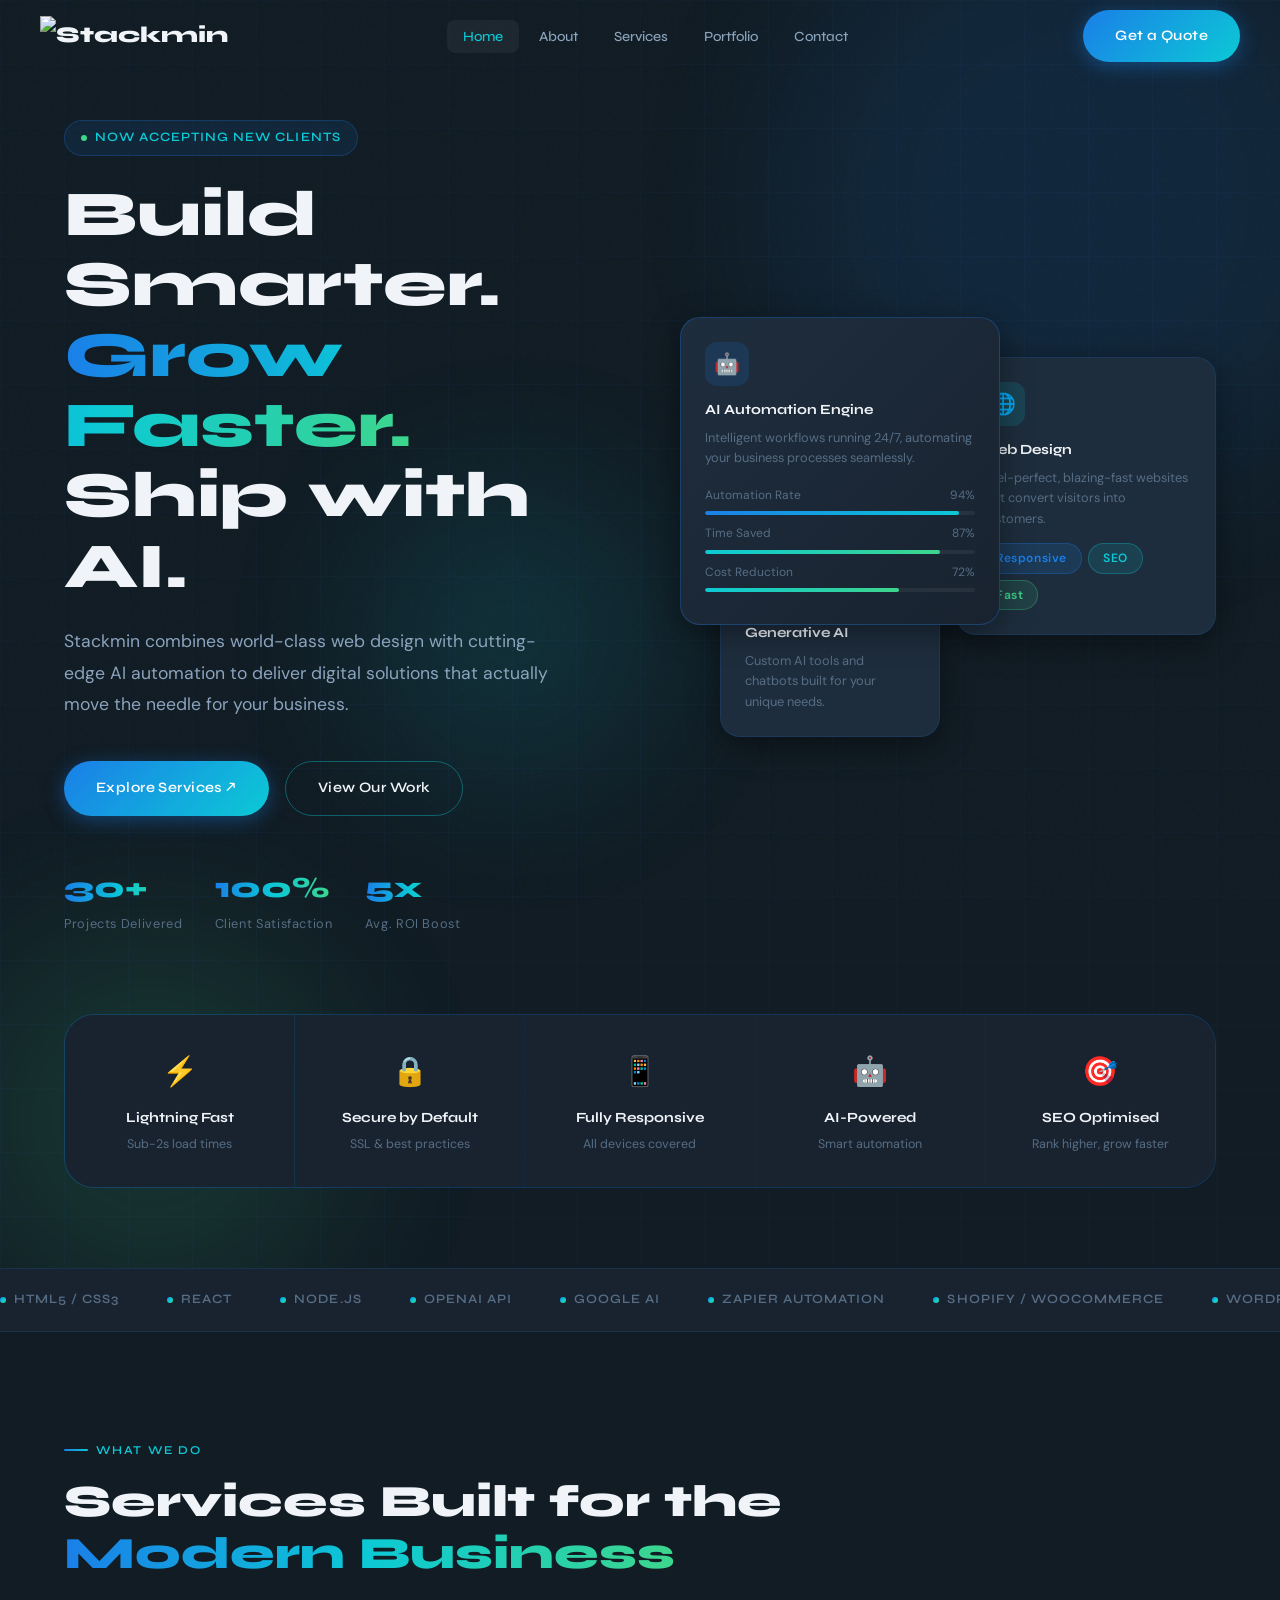
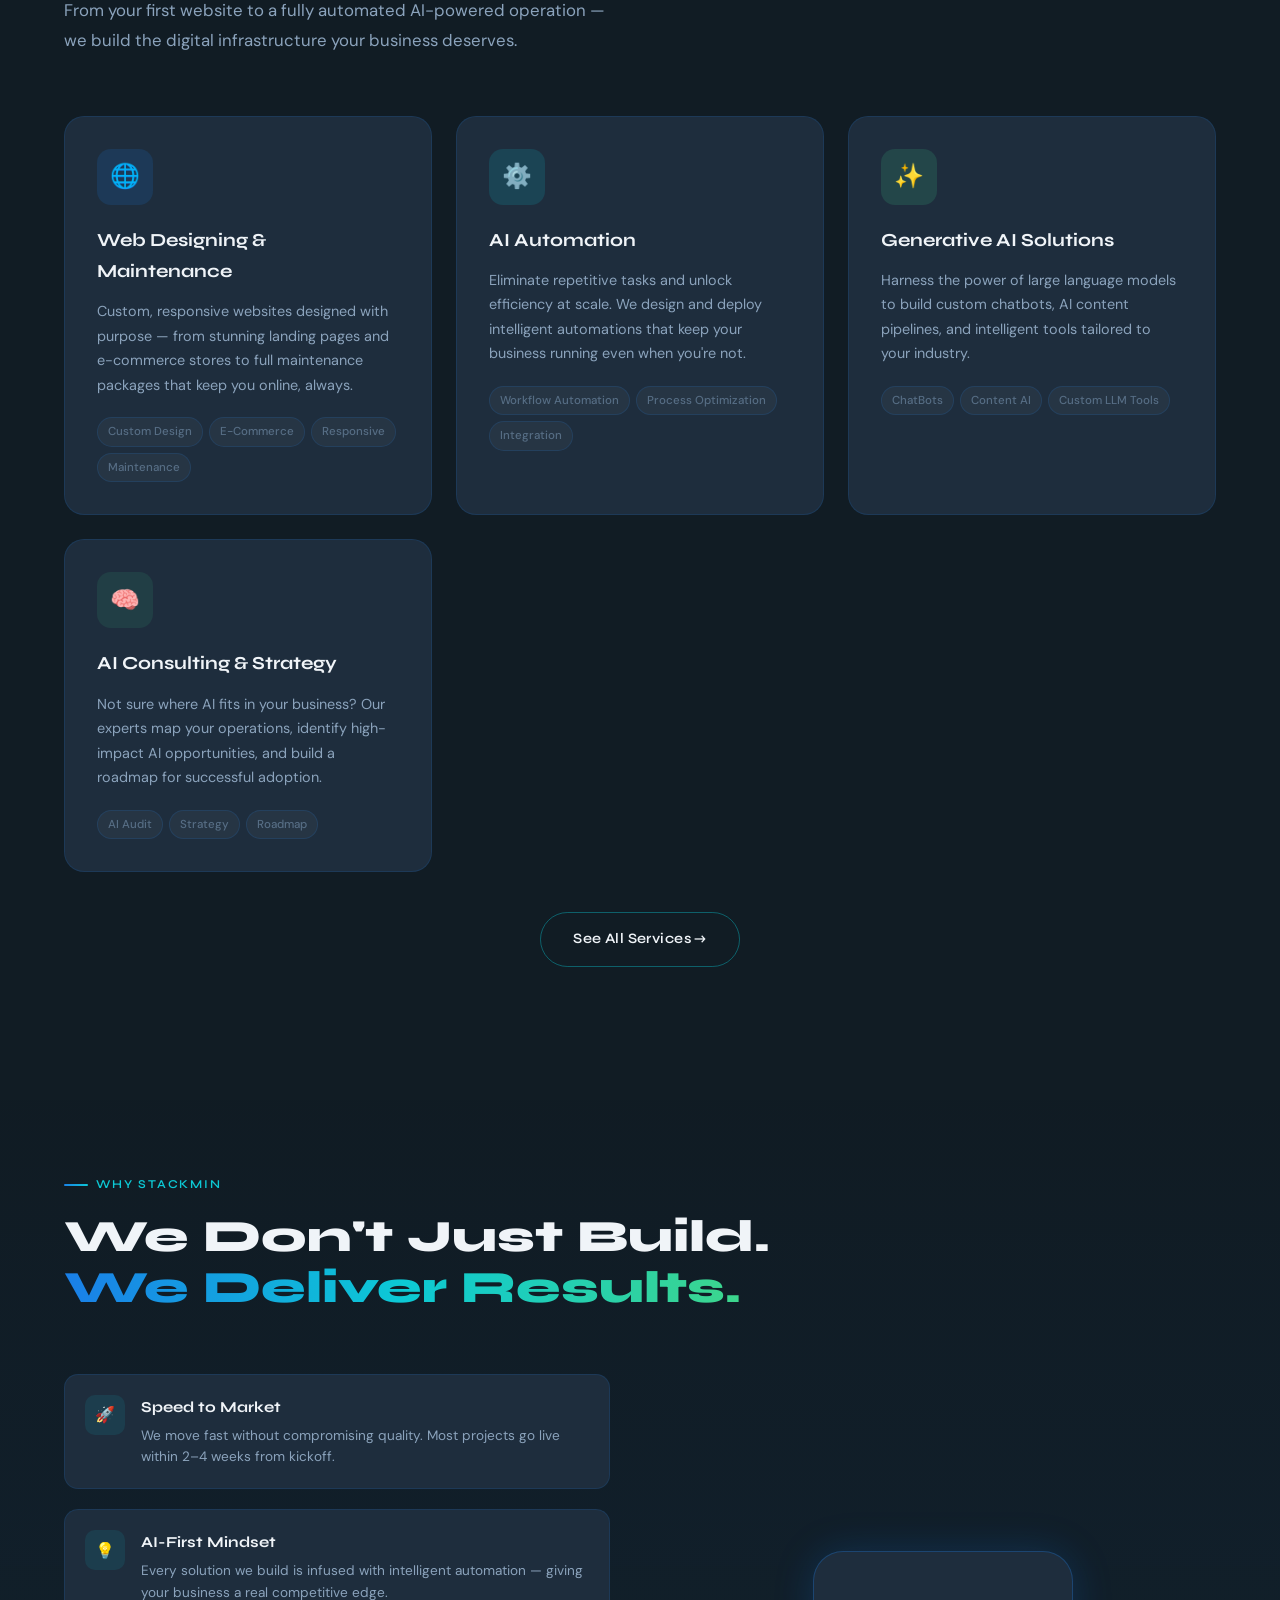
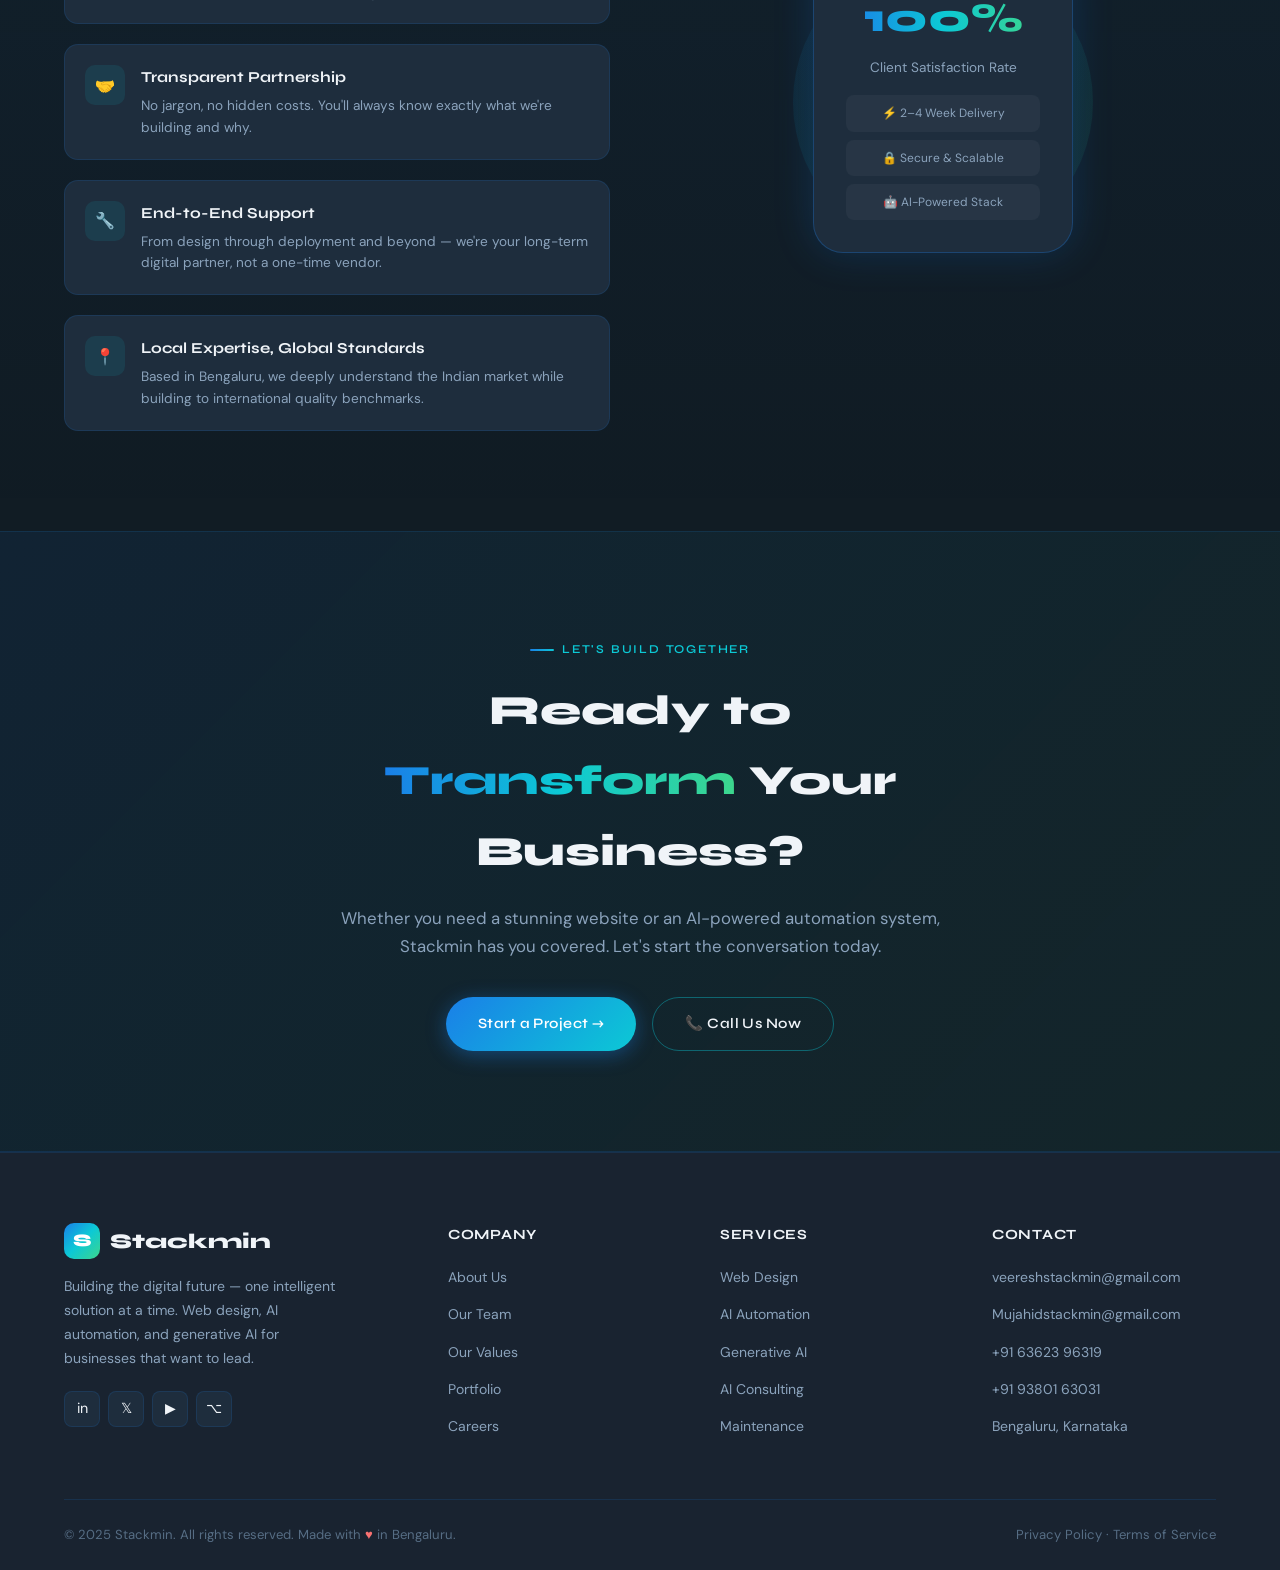
==== commit 293e7687: "commit & push" ====
--- a/index.html
+++ b/index.html
@@ -78,8 +78,7 @@
 <nav class="navbar" id="navbar">
   <div class="nav-inner">
     <a href="index.html" class="nav-logo">
-      <div class="logo-icon">S</div>
-      Stackmin
+      <img src="logo.png" alt="Stackmin" style="height: 40px; width: auto;" />
     </a>
     <ul class="nav-links">
       <li><a href="index.html" class="active">Home</a></li>
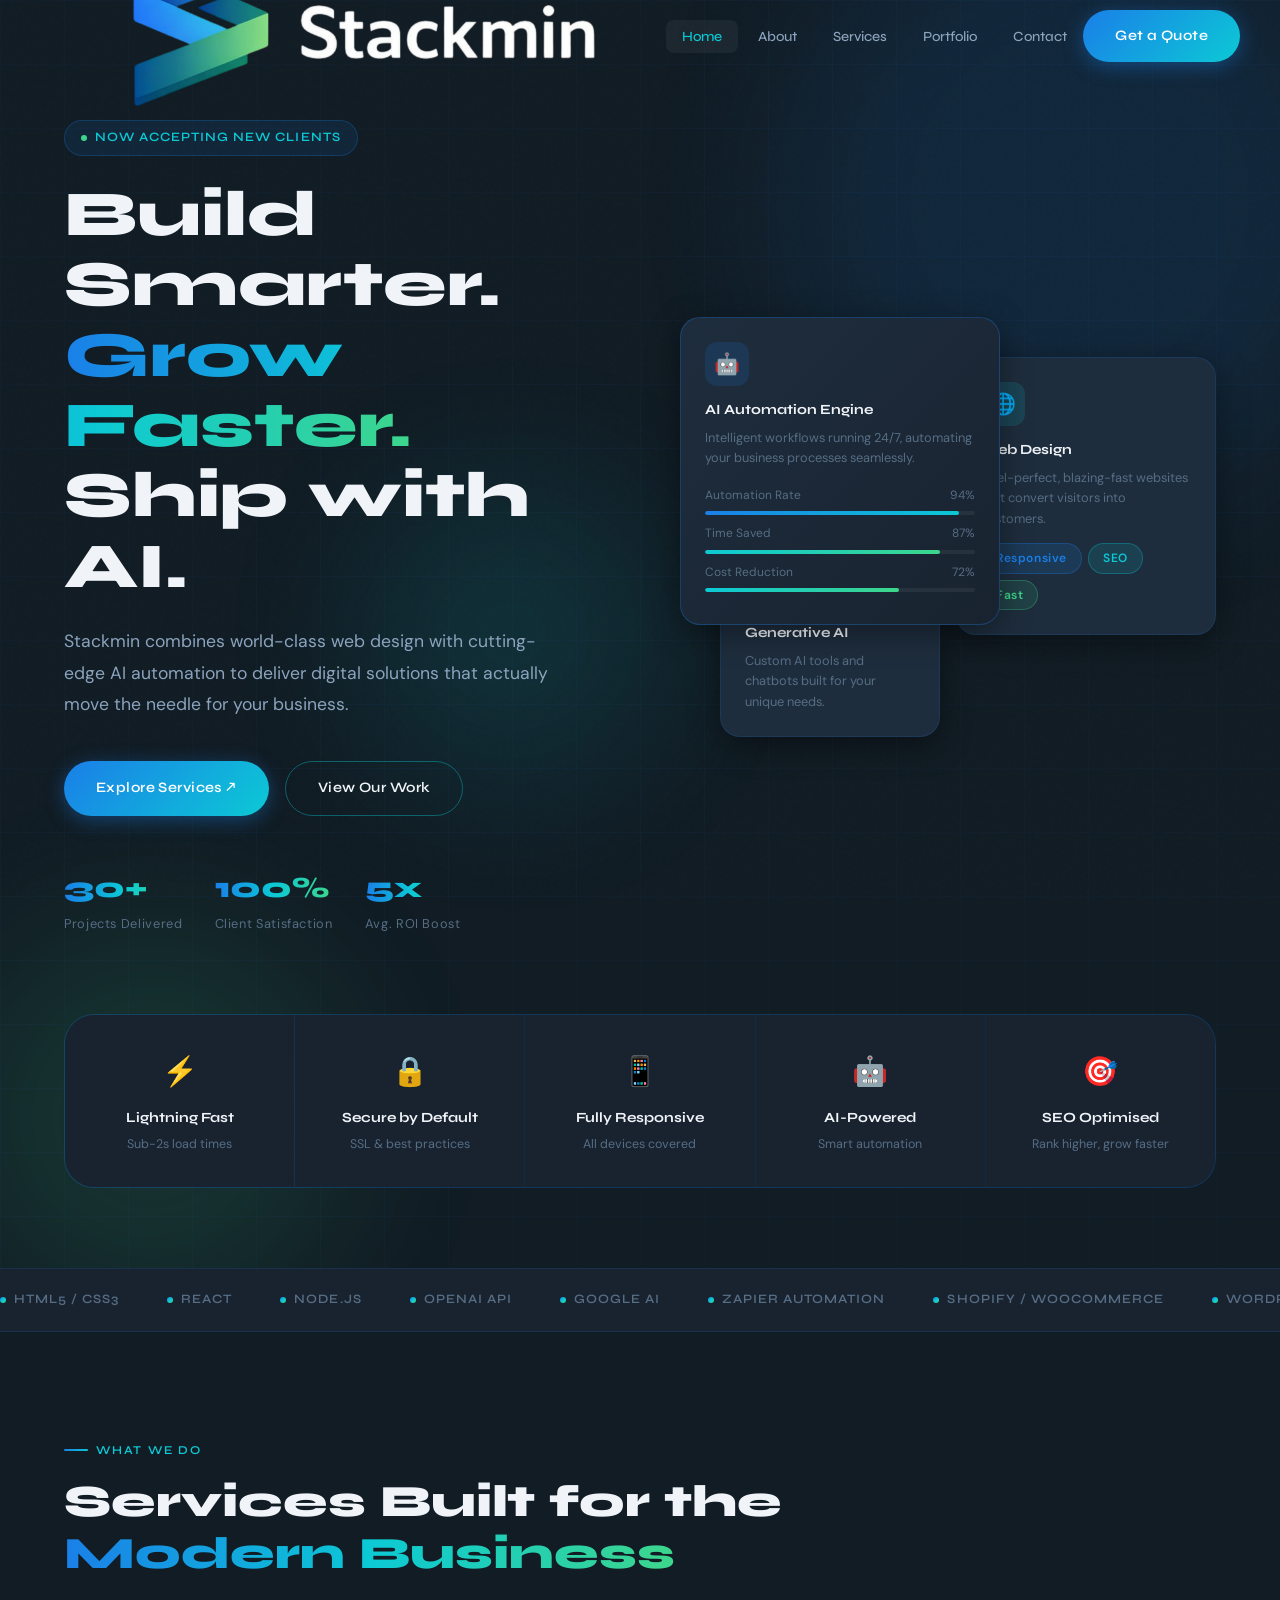
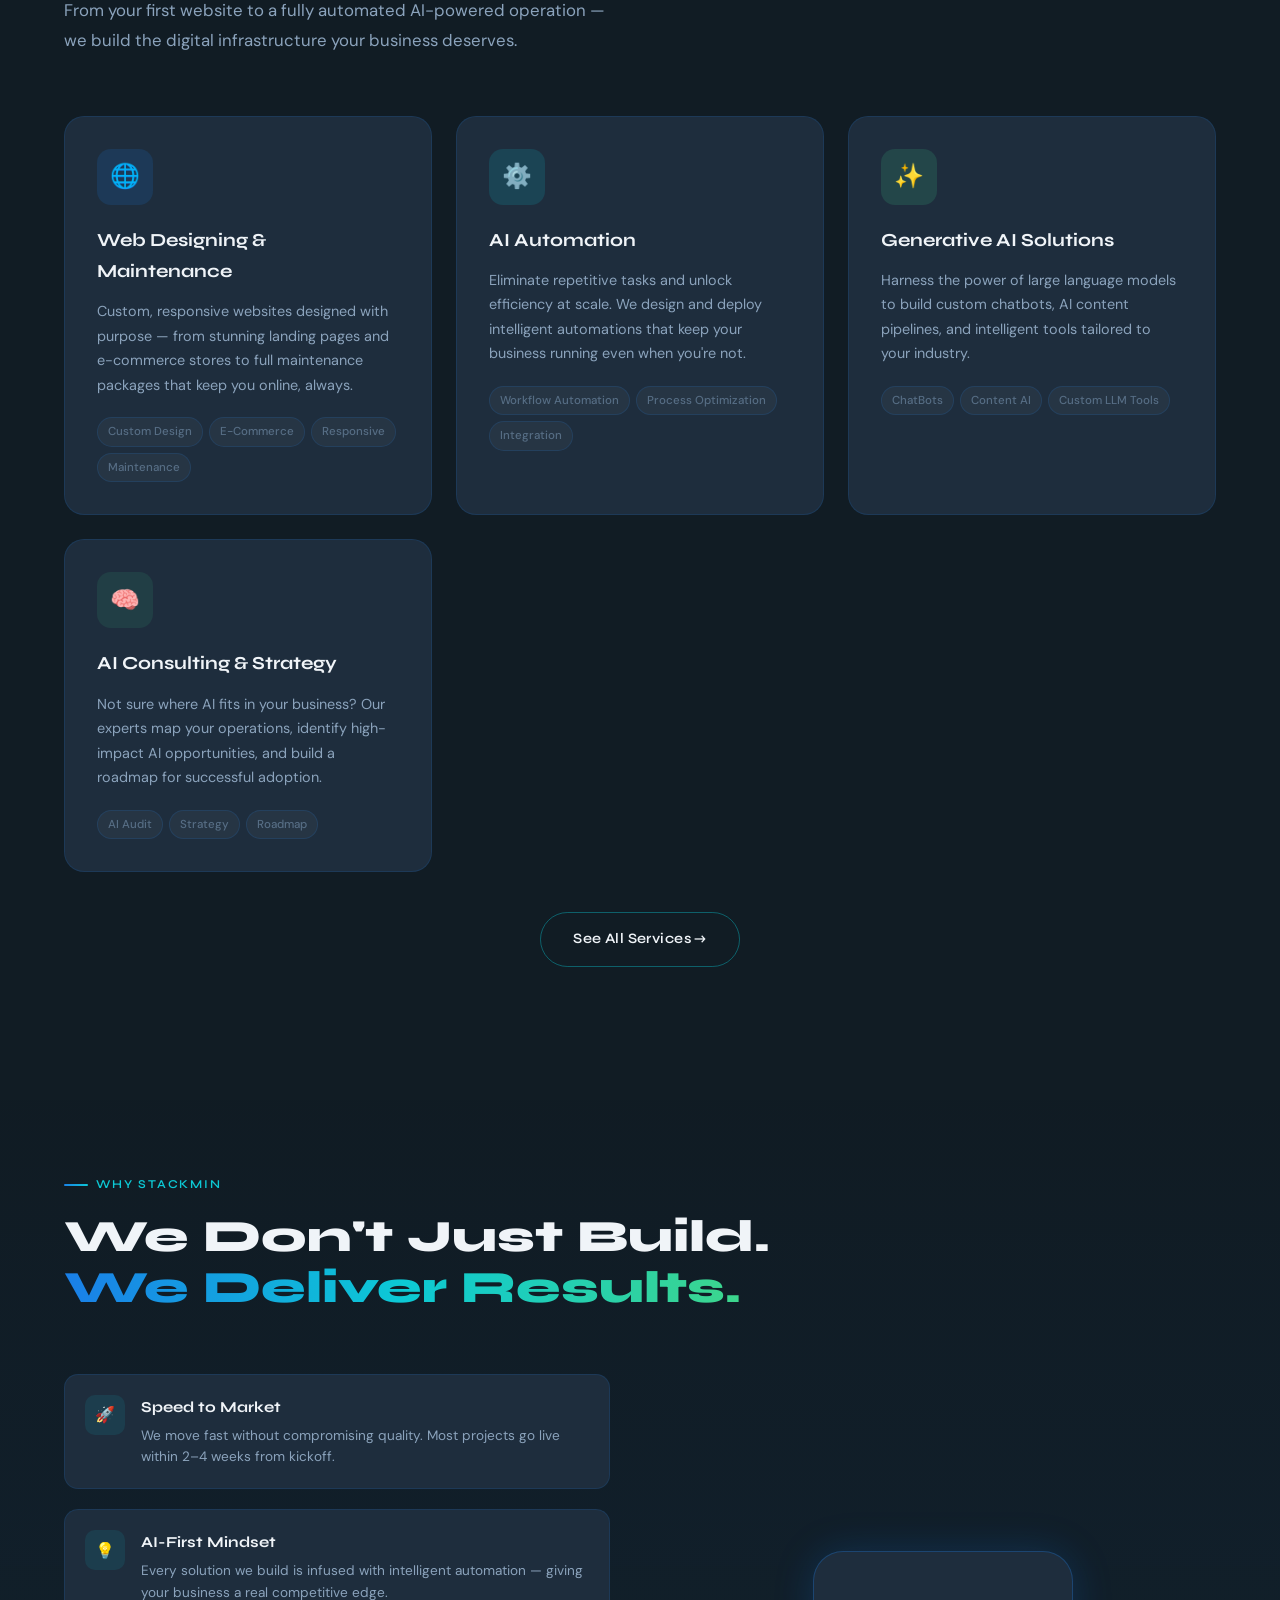
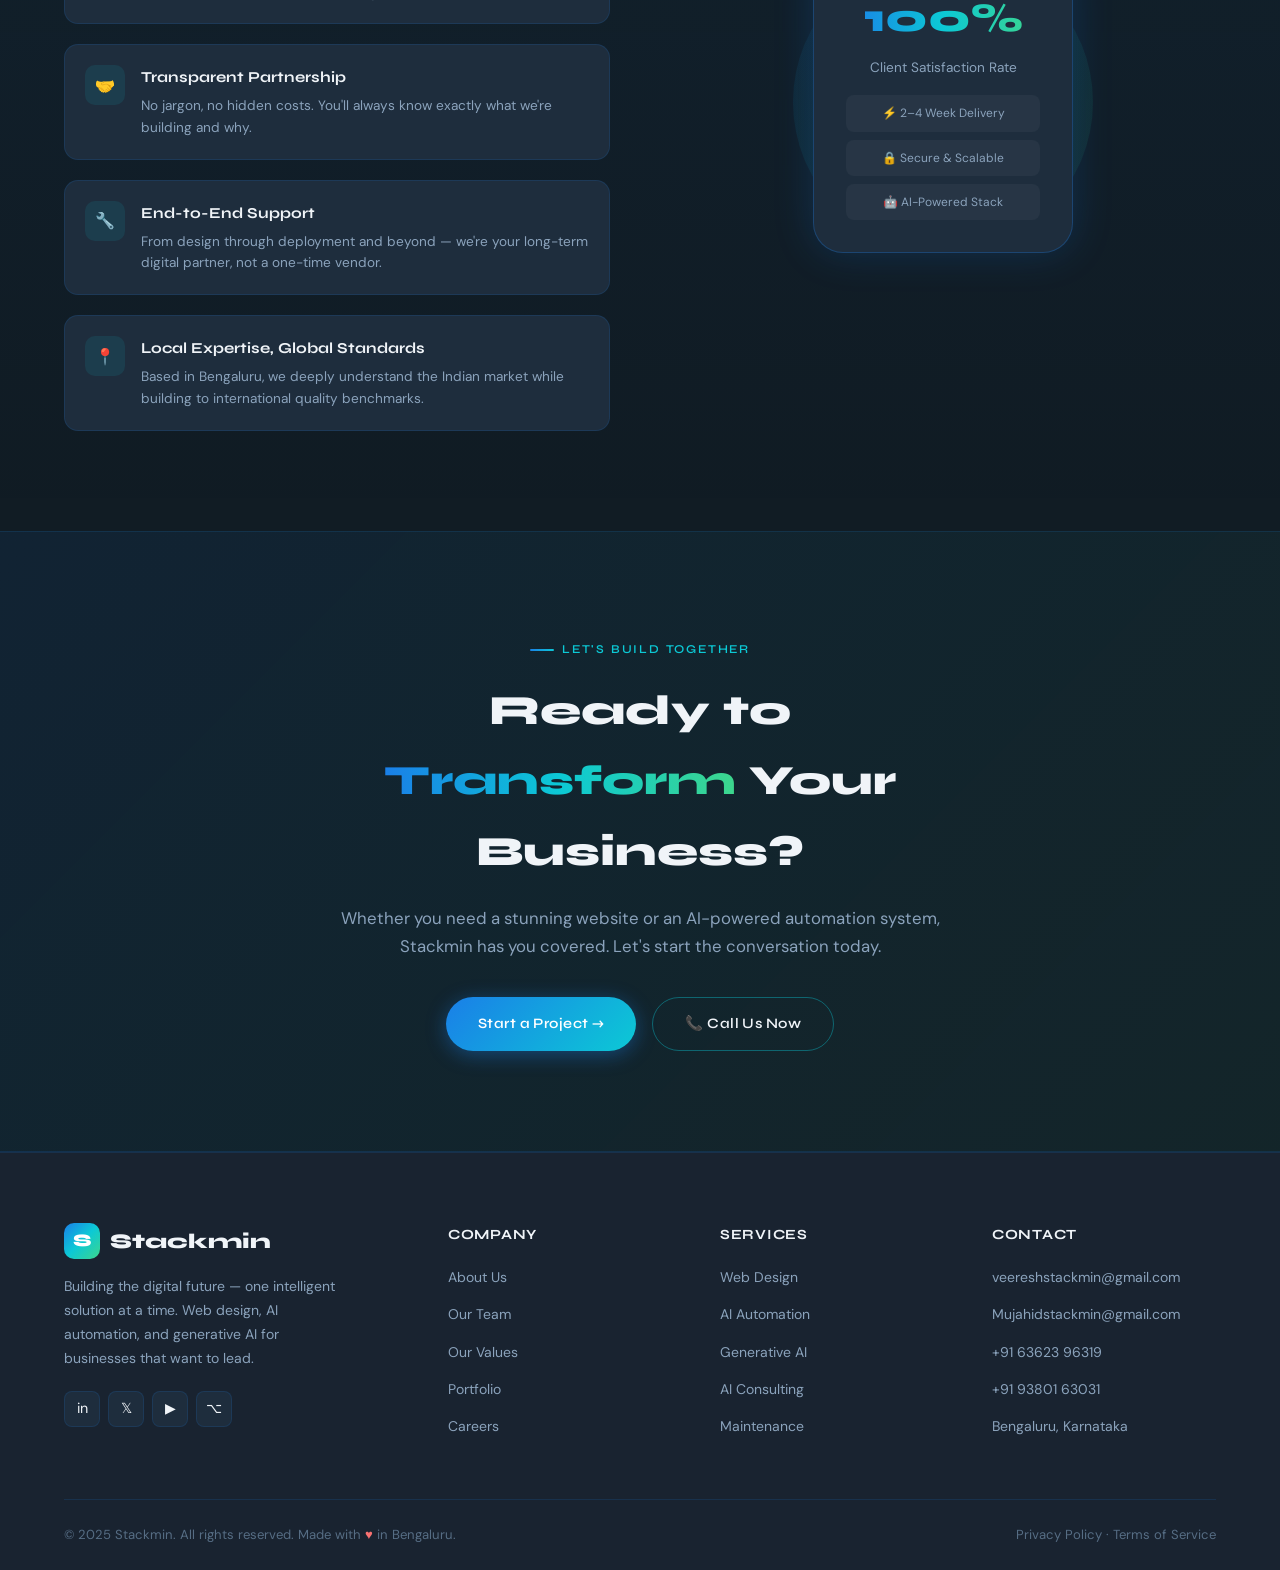
==== commit f7acc9af: "Change logo image height in navbar Updated logo image height from 40px to 60x." ====
--- a/index.html
+++ b/index.html
@@ -78,7 +78,7 @@
 <nav class="navbar" id="navbar">
   <div class="nav-inner">
     <a href="index.html" class="nav-logo">
-      <img src="logo.png" alt="Stackmin" style="height: 40px; width: auto;" />
+      <img src="logo.png" alt="Stackmin" style="height: 60x; width: auto;" />
     </a>
     <ul class="nav-links">
       <li><a href="index.html" class="active">Home</a></li>
--- a/style.css
+++ b/style.css
@@ -209,7 +209,7 @@
   color: var(--text-primary);
 }
 .nav-logo .logo-icon {
-  width: 36px; height: 36px;
+  width: 56px; height: 56px;
   background: var(--grad-main);
   border-radius: 10px;
   display: flex;
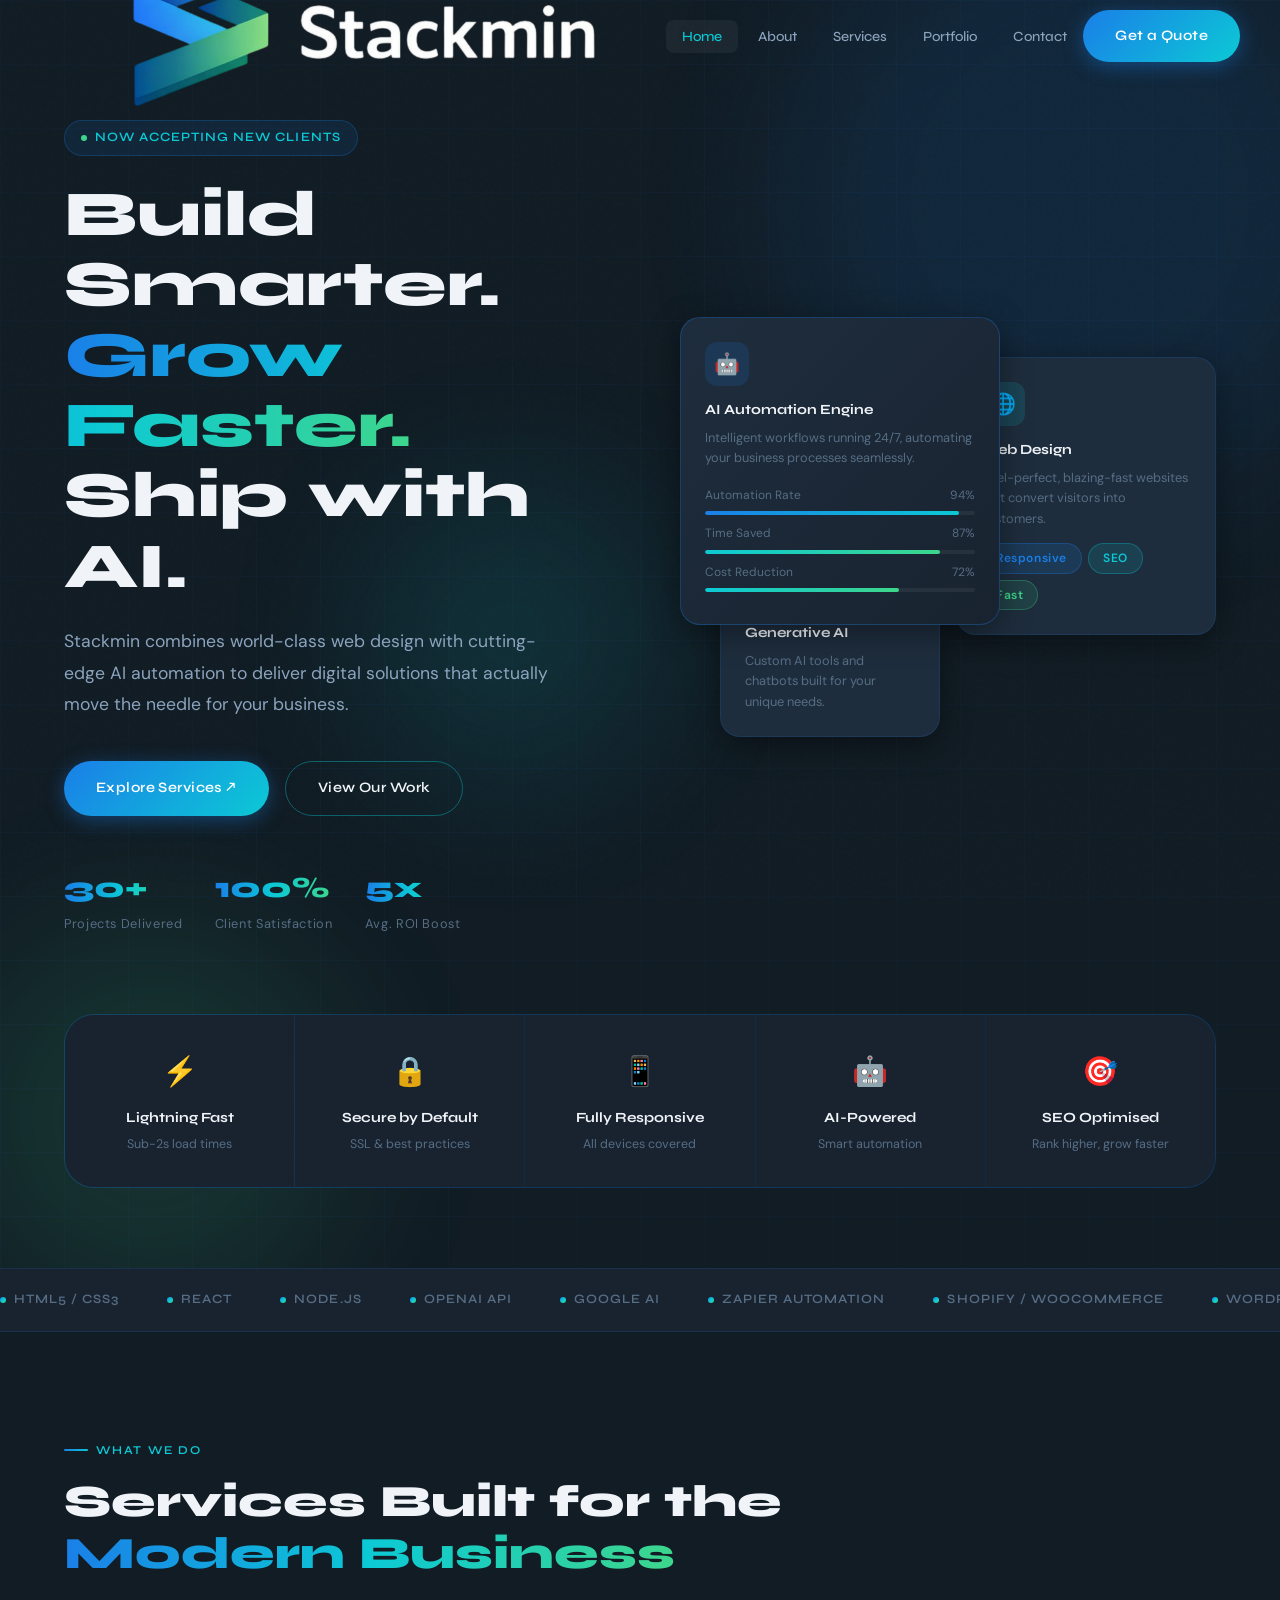
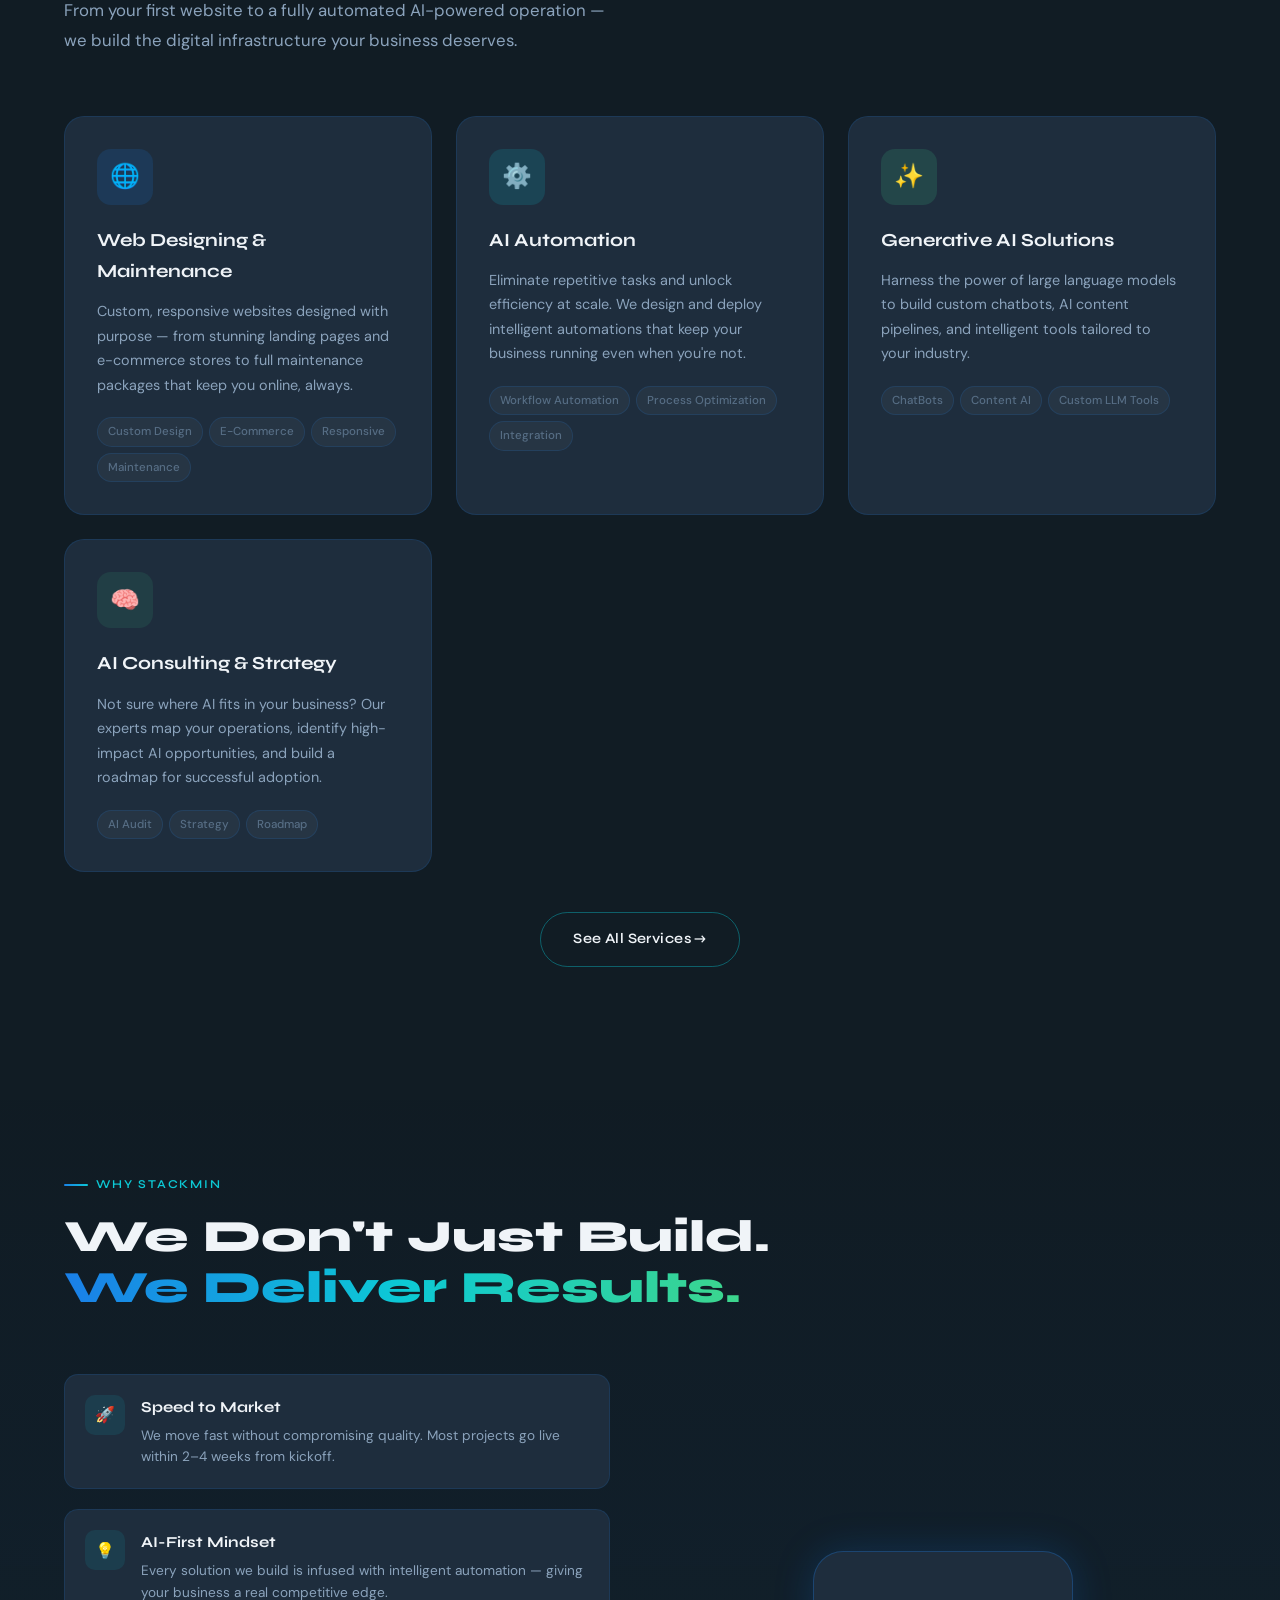
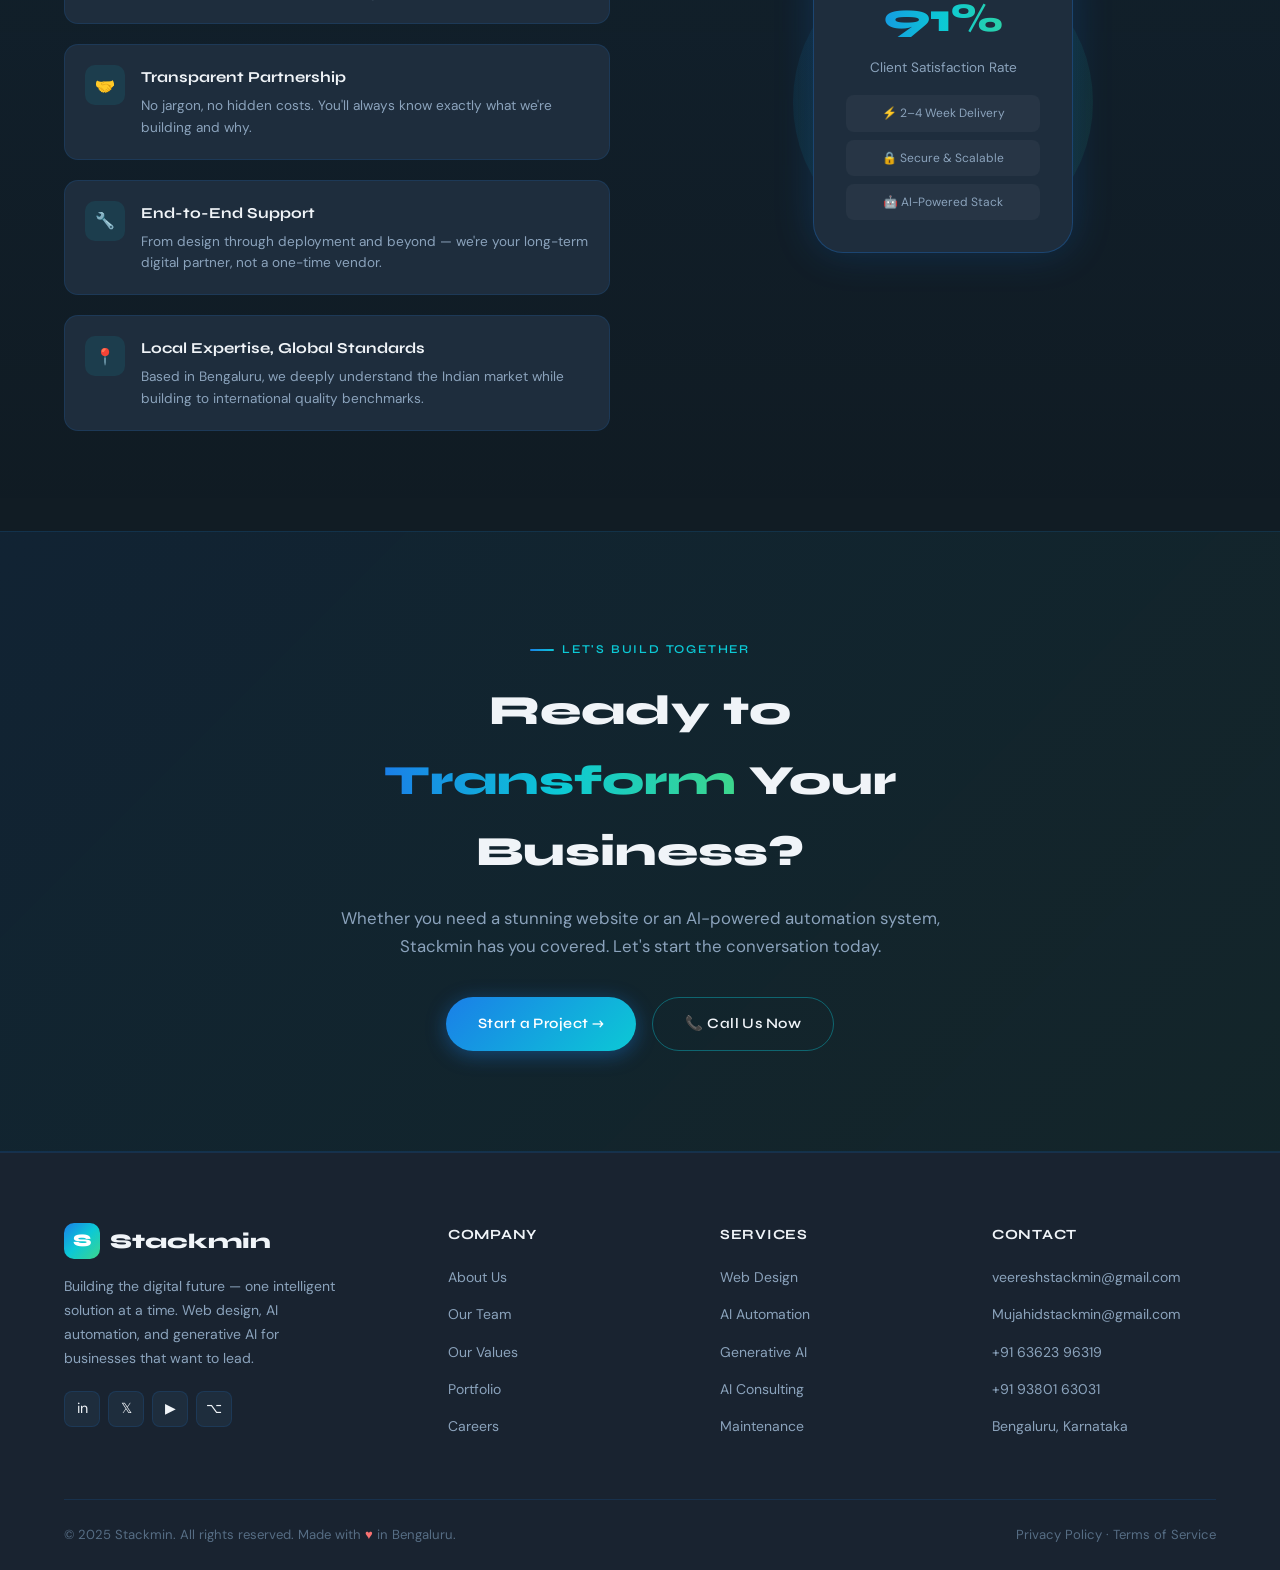
==== commit 7f849e1b: "Update index.html" ====
--- a/index.html
+++ b/index.html
@@ -78,7 +78,7 @@
 <nav class="navbar" id="navbar">
   <div class="nav-inner">
     <a href="index.html" class="nav-logo">
-      <img src="logo.png" alt="Stackmin" style="height: 60x; width: auto;" />
+      <img src="logo.png" alt="Stackmin" style="height: 50x; width: auto;" />
     </a>
     <ul class="nav-links">
       <li><a href="index.html" class="active">Home</a></li>
